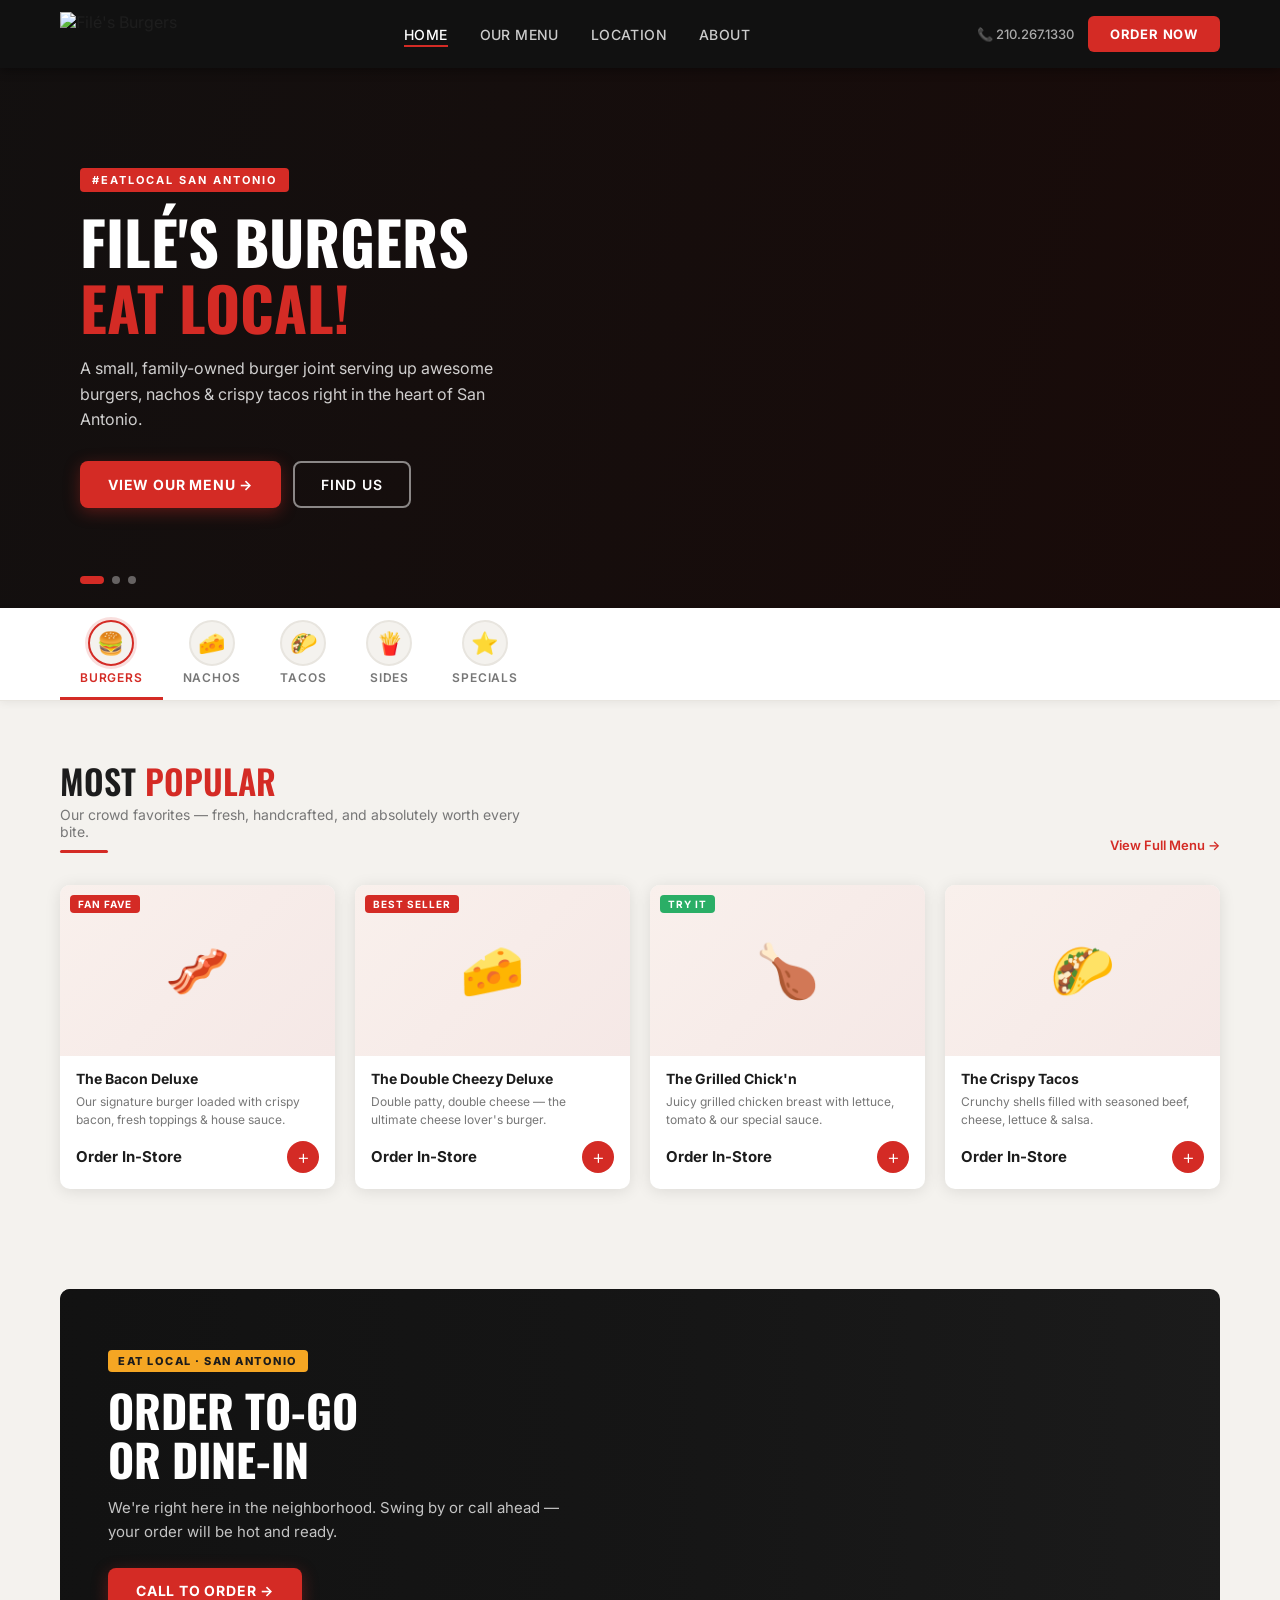
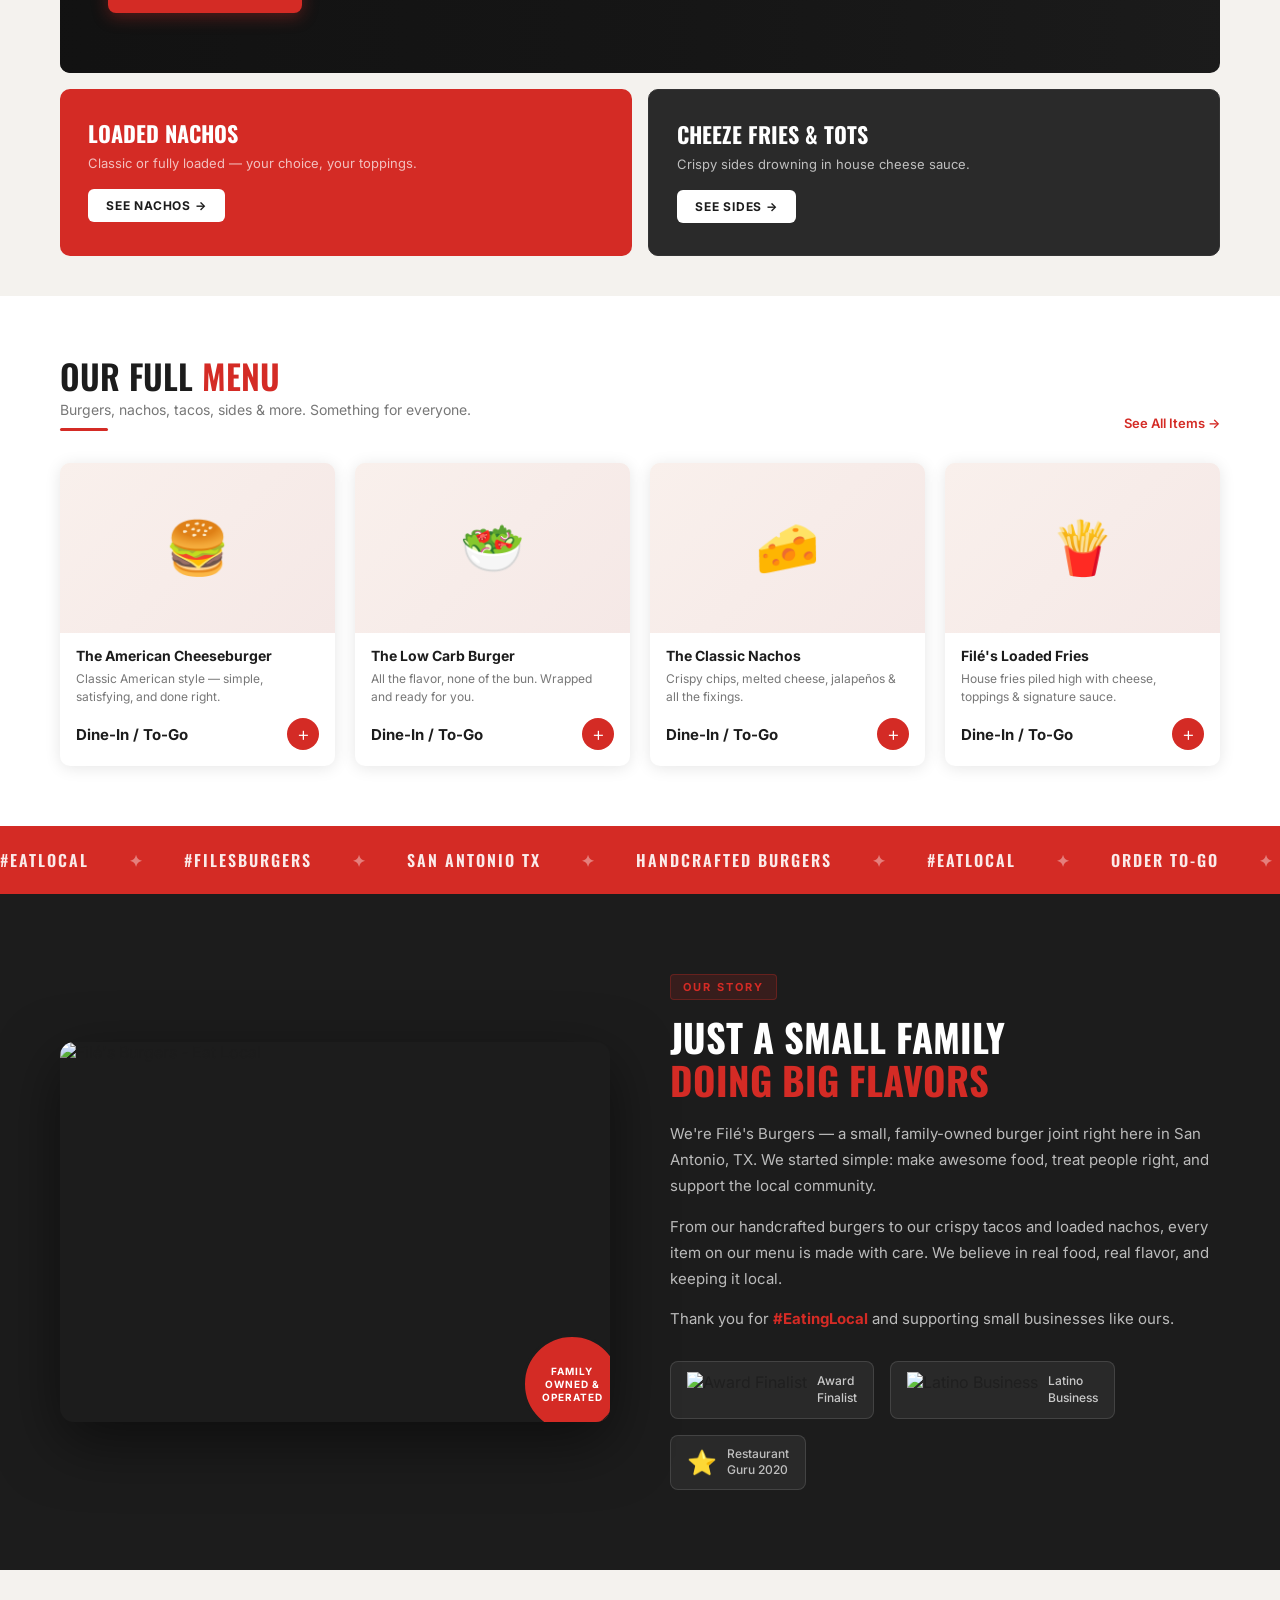
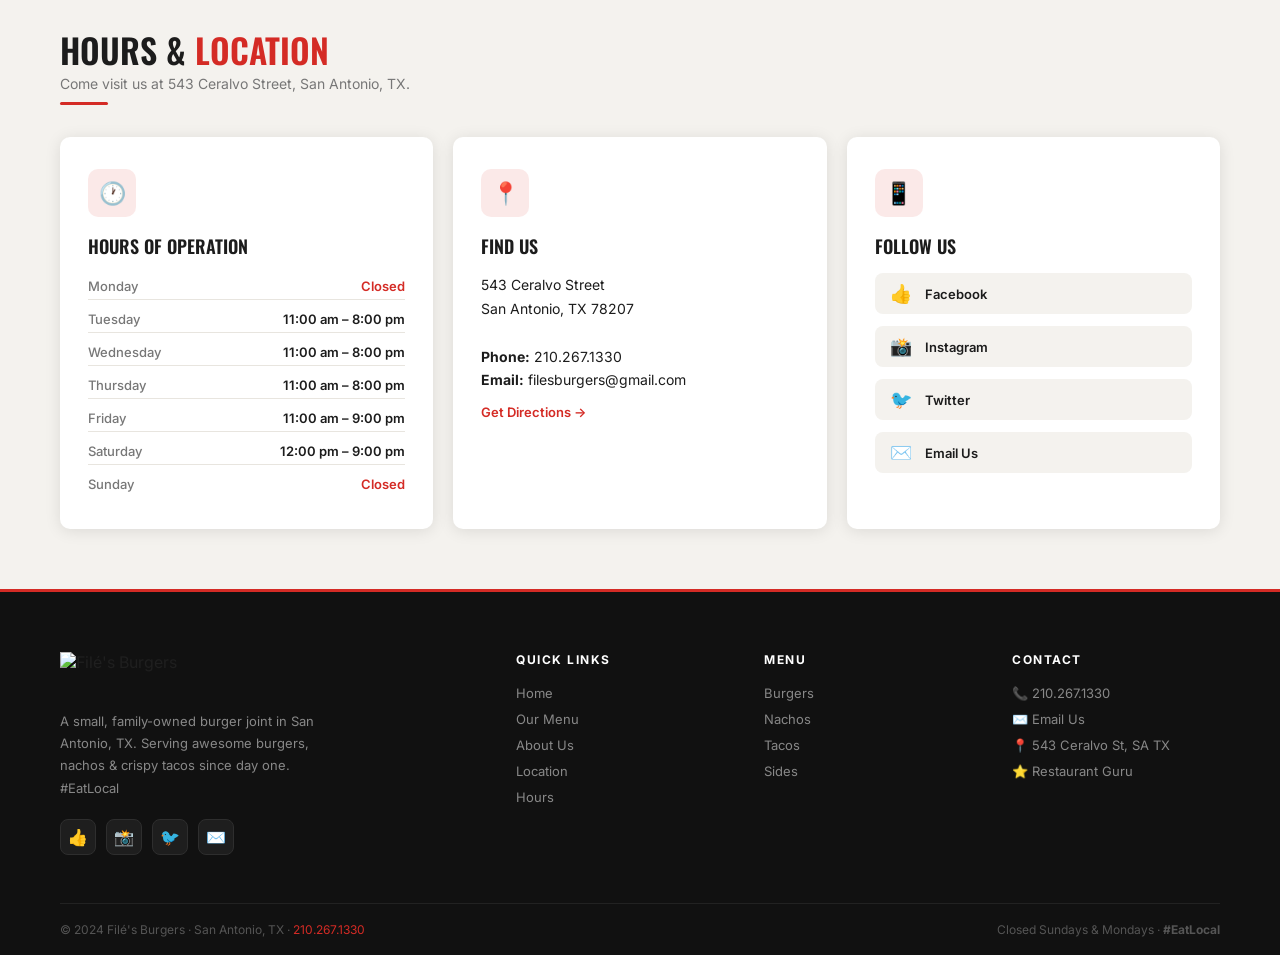
==== index.html @ 4effa473 "Initial build: Files Burgers redesign with KFC India layout pattern - index.html: Full homepage with" ====
<!DOCTYPE html>
<html lang="en">
<head>
  <meta charset="UTF-8">
  <meta name="viewport" content="width=device-width, initial-scale=1.0">
  <title>Filé's Burgers — Eat Local! San Antonio, TX</title>
  <meta name="description" content="Small family-owned burger joint in San Antonio, TX. Serving awesome burgers, nachos & crispy tacos. Order to-go or dine-in!">
  <link rel="stylesheet" href="css/style.css">
  <link rel="icon" type="image/png" href="https://0201.nccdn.net/4_2/000/000/051/72c/file---s-burgers.png">
</head>
<body>

  <!-- ===== NAVBAR ===== -->
  <nav class="navbar" id="navbar">
    <div class="container">
      <a href="index.html" class="nav-logo">
        <img src="https://0201.nccdn.net/4_2/000/000/051/72c/file---s-burgers.png" alt="Filé's Burgers">
      </a>
      <ul class="nav-links">
        <li><a href="index.html" class="active">Home</a></li>
        <li><a href="menu.html">Our Menu</a></li>
        <li><a href="#location">Location</a></li>
        <li><a href="#about">About</a></li>
      </ul>
      <div class="nav-actions">
        <a href="tel:2102671330" class="nav-phone">📞 210.267.1330</a>
        <a href="menu.html" class="btn-order">Order Now</a>
      </div>
      <button class="hamburger" id="hamburger" aria-label="Toggle menu">
        <span></span><span></span><span></span>
      </button>
    </div>
  </nav>

  <!-- Mobile Menu -->
  <div class="mobile-menu" id="mobileMenu">
    <a href="index.html">Home</a>
    <a href="menu.html">Our Menu</a>
    <a href="#location">Location</a>
    <a href="#about">About</a>
    <a href="tel:2102671330">📞 210.267.1330</a>
    <a href="menu.html" class="btn-order-mob">Order Now</a>
  </div>

  <!-- ===== HERO ===== -->
  <section class="hero">
    <div class="hero-slides">

      <!-- Slide 1 -->
      <div class="hero-slide active">
        <div class="hero-bg" style="background-image: url('https://0201.nccdn.net/4_2/000/000/03f/ac7/logos.png'); background-color: #1a0a08;"></div>
        <div class="hero-overlay"></div>
        <div class="hero-content">
          <span class="hero-tag">#EatLocal San Antonio</span>
          <h1 class="hero-title">Filé's Burgers<br><span>Eat Local!</span></h1>
          <p class="hero-sub">A small, family-owned burger joint serving up awesome burgers, nachos & crispy tacos right in the heart of San Antonio.</p>
          <div class="hero-actions">
            <a href="menu.html" class="btn-primary">View Our Menu →</a>
            <a href="#location" class="btn-secondary">Find Us</a>
          </div>
        </div>
      </div>

      <!-- Slide 2 -->
      <div class="hero-slide">
        <div class="hero-bg" style="background-image: url('https://0201.nccdn.net/4_2/000/000/081/52e/bones-on-skateboard.png'); background-color: #111;"></div>
        <div class="hero-overlay"></div>
        <div class="hero-content">
          <span class="hero-tag">Order To-Go or Dine-In</span>
          <h1 class="hero-title">Real Food.<br><span>Real Flavor.</span></h1>
          <p class="hero-sub">Handcrafted burgers made fresh to order. Come hungry, leave happy. That's the Filé's promise.</p>
          <div class="hero-actions">
            <a href="menu.html" class="btn-primary">Order To-Go →</a>
            <a href="#hours" class="btn-secondary">See Hours</a>
          </div>
        </div>
      </div>

      <!-- Slide 3 -->
      <div class="hero-slide">
        <div class="hero-bg" style="background-image: url('https://0201.nccdn.net/1_2/000/000/093/b62/835628-finalist-c51ce.w1024.jpg'); background-color: #1a1a1a;"></div>
        <div class="hero-overlay"></div>
        <div class="hero-content">
          <span class="hero-tag">Award Winning</span>
          <h1 class="hero-title">San Antonio's<br><span>Favorite Burger</span></h1>
          <p class="hero-sub">Recognized by Restaurant Guru & the local community. Thank you for supporting small, family-owned businesses.</p>
          <div class="hero-actions">
            <a href="menu.html" class="btn-primary">Explore Menu →</a>
            <a href="#about" class="btn-secondary">Our Story</a>
          </div>
        </div>
      </div>

    </div>
    <!-- Dots -->
    <div class="hero-dots">
      <span class="hero-dot active" data-slide="0"></span>
      <span class="hero-dot" data-slide="1"></span>
      <span class="hero-dot" data-slide="2"></span>
    </div>
  </section>

  <!-- ===== CATEGORY STRIP ===== -->
  <div class="category-strip">
    <div class="category-strip-inner">
      <a href="menu.html#burgers" class="cat-item active">
        <div class="cat-icon">🍔</div>
        Burgers
      </a>
      <a href="menu.html#nachos" class="cat-item">
        <div class="cat-icon">🧀</div>
        Nachos
      </a>
      <a href="menu.html#tacos" class="cat-item">
        <div class="cat-icon">🌮</div>
        Tacos
      </a>
      <a href="menu.html#sides" class="cat-item">
        <div class="cat-icon">🍟</div>
        Sides
      </a>
      <a href="menu.html#specials" class="cat-item">
        <div class="cat-icon">⭐</div>
        Specials
      </a>
    </div>
  </div>

  <!-- ===== POPULAR ITEMS ===== -->
  <section class="section">
    <div class="container">
      <div class="section-header fade-up">
        <div>
          <h2 class="section-title">Most <span>Popular</span></h2>
          <p class="section-subtitle">Our crowd favorites — fresh, handcrafted, and absolutely worth every bite.</p>
          <div class="divider"></div>
        </div>
        <a href="menu.html" class="view-all">View Full Menu →</a>
      </div>
      <div class="products-grid">
        <div class="product-card fade-up">
          <div class="product-img-wrap">
            <div class="product-img-placeholder">🥓</div>
            <span class="product-badge">Fan Fave</span>
          </div>
          <div class="product-body">
            <div class="product-name">The Bacon Deluxe</div>
            <div class="product-desc">Our signature burger loaded with crispy bacon, fresh toppings & house sauce.</div>
            <div class="product-footer">
              <span class="product-price">Order In-Store</span>
              <a href="menu.html" class="btn-add" title="See on menu">+</a>
            </div>
          </div>
        </div>
        <div class="product-card fade-up">
          <div class="product-img-wrap">
            <div class="product-img-placeholder">🧀</div>
            <span class="product-badge">Best Seller</span>
          </div>
          <div class="product-body">
            <div class="product-name">The Double Cheezy Deluxe</div>
            <div class="product-desc">Double patty, double cheese — the ultimate cheese lover's burger.</div>
            <div class="product-footer">
              <span class="product-price">Order In-Store</span>
              <a href="menu.html" class="btn-add" title="See on menu">+</a>
            </div>
          </div>
        </div>
        <div class="product-card fade-up">
          <div class="product-img-wrap">
            <div class="product-img-placeholder">🍗</div>
            <span class="product-badge badge-new">Try It</span>
          </div>
          <div class="product-body">
            <div class="product-name">The Grilled Chick'n</div>
            <div class="product-desc">Juicy grilled chicken breast with lettuce, tomato & our special sauce.</div>
            <div class="product-footer">
              <span class="product-price">Order In-Store</span>
              <a href="menu.html" class="btn-add" title="See on menu">+</a>
            </div>
          </div>
        </div>
        <div class="product-card fade-up">
          <div class="product-img-wrap">
            <div class="product-img-placeholder">🌮</div>
          </div>
          <div class="product-body">
            <div class="product-name">The Crispy Tacos</div>
            <div class="product-desc">Crunchy shells filled with seasoned beef, cheese, lettuce & salsa.</div>
            <div class="product-footer">
              <span class="product-price">Order In-Store</span>
              <a href="menu.html" class="btn-add" title="See on menu">+</a>
            </div>
          </div>
        </div>
      </div>
    </div>
  </section>

  <!-- ===== PROMO BANNERS ===== -->
  <section class="section-sm">
    <div class="container">
      <div class="promo-banner fade-up">
        <div class="promo-content">
          <span class="promo-tag">Eat Local · San Antonio</span>
          <h2 class="promo-title">Order To-Go<br>OR Dine-In</h2>
          <p class="promo-text">We're right here in the neighborhood. Swing by or call ahead — your order will be hot and ready.</p>
          <a href="tel:2102671330" class="btn-primary">Call to Order →</a>
        </div>
      </div>
      <div class="promo-pair fade-up">
        <div class="promo-mini promo-mini-red">
          <div class="promo-mini-title">Loaded Nachos</div>
          <div class="promo-mini-sub">Classic or fully loaded — your choice, your toppings.</div>
          <a href="menu.html#nachos" class="btn-white">See Nachos →</a>
        </div>
        <div class="promo-mini promo-mini-dark">
          <div class="promo-mini-title">Cheeze Fries &amp; Tots</div>
          <div class="promo-mini-sub">Crispy sides drowning in house cheese sauce.</div>
          <a href="menu.html#sides" class="btn-white">See Sides →</a>
        </div>
      </div>
    </div>
  </section>

  <!-- ===== FULL MENU PREVIEW ===== -->
  <section class="section" style="background: var(--white);">
    <div class="container">
      <div class="section-header fade-up">
        <div>
          <h2 class="section-title">Our Full <span>Menu</span></h2>
          <p class="section-subtitle">Burgers, nachos, tacos, sides & more. Something for everyone.</p>
          <div class="divider"></div>
        </div>
        <a href="menu.html" class="view-all">See All Items →</a>
      </div>
      <div class="products-grid">
        <div class="product-card fade-up">
          <div class="product-img-wrap">
            <div class="product-img-placeholder">🍔</div>
          </div>
          <div class="product-body">
            <div class="product-name">The American Cheeseburger</div>
            <div class="product-desc">Classic American style — simple, satisfying, and done right.</div>
            <div class="product-footer">
              <span class="product-price">Dine-In / To-Go</span>
              <a href="menu.html" class="btn-add">+</a>
            </div>
          </div>
        </div>
        <div class="product-card fade-up">
          <div class="product-img-wrap">
            <div class="product-img-placeholder">🥗</div>
          </div>
          <div class="product-body">
            <div class="product-name">The Low Carb Burger</div>
            <div class="product-desc">All the flavor, none of the bun. Wrapped and ready for you.</div>
            <div class="product-footer">
              <span class="product-price">Dine-In / To-Go</span>
              <a href="menu.html" class="btn-add">+</a>
            </div>
          </div>
        </div>
        <div class="product-card fade-up">
          <div class="product-img-wrap">
            <div class="product-img-placeholder">🧀</div>
          </div>
          <div class="product-body">
            <div class="product-name">The Classic Nachos</div>
            <div class="product-desc">Crispy chips, melted cheese, jalapeños & all the fixings.</div>
            <div class="product-footer">
              <span class="product-price">Dine-In / To-Go</span>
              <a href="menu.html" class="btn-add">+</a>
            </div>
          </div>
        </div>
        <div class="product-card fade-up">
          <div class="product-img-wrap">
            <div class="product-img-placeholder">🍟</div>
          </div>
          <div class="product-body">
            <div class="product-name">Filé's Loaded Fries</div>
            <div class="product-desc">House fries piled high with cheese, toppings & signature sauce.</div>
            <div class="product-footer">
              <span class="product-price">Dine-In / To-Go</span>
              <a href="menu.html" class="btn-add">+</a>
            </div>
          </div>
        </div>
      </div>
    </div>
  </section>

  <!-- ===== HASHTAG BANNER ===== -->
  <div class="hashtag-banner">
    <div class="hashtag-track">
      <span>#EATLOCAL</span><span class="sep">✦</span>
      <span>#FILESBURGERS</span><span class="sep">✦</span>
      <span>SAN ANTONIO TX</span><span class="sep">✦</span>
      <span>HANDCRAFTED BURGERS</span><span class="sep">✦</span>
      <span>#EATLOCAL</span><span class="sep">✦</span>
      <span>ORDER TO-GO</span><span class="sep">✦</span>
      <span>DINE-IN WELCOME</span><span class="sep">✦</span>
      <span>FAMILY OWNED</span><span class="sep">✦</span>
      <span>#EATLOCAL</span><span class="sep">✦</span>
      <span>#FILESBURGERS</span><span class="sep">✦</span>
      <span>SAN ANTONIO TX</span><span class="sep">✦</span>
      <span>HANDCRAFTED BURGERS</span><span class="sep">✦</span>
      <span>#EATLOCAL</span><span class="sep">✦</span>
      <span>ORDER TO-GO</span><span class="sep">✦</span>
      <span>DINE-IN WELCOME</span><span class="sep">✦</span>
      <span>FAMILY OWNED</span><span class="sep">✦</span>
    </div>
  </div>

  <!-- ===== ABOUT / EAT LOCAL ===== -->
  <section class="about-section" id="about">
    <div class="container">
      <div class="about-grid">
        <div class="about-img-wrap fade-up">
          <img src="https://0201.nccdn.net/4_2/000/000/03f/ac7/logos.png" alt="Filé's Burgers - Eat Local">
          <div class="about-img-badge">Family<br>Owned &<br>Operated</div>
        </div>
        <div class="about-content fade-up">
          <span class="about-tag">Our Story</span>
          <h2 class="about-title">Just a Small Family<br><span>Doing Big Flavors</span></h2>
          <p class="about-text">We're Filé's Burgers — a small, family-owned burger joint right here in San Antonio, TX. We started simple: make awesome food, treat people right, and support the local community.</p>
          <p class="about-text">From our handcrafted burgers to our crispy tacos and loaded nachos, every item on our menu is made with care. We believe in real food, real flavor, and keeping it local.</p>
          <p class="about-text">Thank you for <strong style="color: var(--red);">#EatingLocal</strong> and supporting small businesses like ours.</p>
          <div class="about-awards">
            <div class="award-item">
              <img src="https://0201.nccdn.net/1_2/000/000/093/b62/835628-finalist-c51ce.w1024.jpg" alt="Award Finalist">
              <div class="award-text">Award<br>Finalist</div>
            </div>
            <div class="award-item">
              <img src="https://0201.nccdn.net/1_2/000/000/159/d22/867647-latino-45c48.png" alt="Latino Business">
              <div class="award-text">Latino<br>Business</div>
            </div>
            <div class="award-item">
              <span style="font-size:24px;">⭐</span>
              <div class="award-text" style="color:rgba(255,255,255,.7);">Restaurant<br>Guru 2020</div>
            </div>
          </div>
        </div>
      </div>
    </div>
  </section>

  <!-- ===== HOURS & LOCATION ===== -->
  <section class="section" id="location" style="background: var(--grey);">
    <div class="container">
      <div class="section-header fade-up">
        <div>
          <h2 class="section-title">Hours &amp; <span>Location</span></h2>
          <p class="section-subtitle">Come visit us at 543 Ceralvo Street, San Antonio, TX.</p>
          <div class="divider"></div>
        </div>
      </div>
      <div class="info-grid" id="hours">
        <div class="info-card fade-up">
          <div class="info-icon">🕐</div>
          <div class="info-card-title">Hours of Operation</div>
          <ul class="hours-list">
            <li class="hours-row"><span class="hours-day">Monday</span><span class="hours-closed">Closed</span></li>
            <li class="hours-row"><span class="hours-day">Tuesday</span><span class="hours-time">11:00 am – 8:00 pm</span></li>
            <li class="hours-row"><span class="hours-day">Wednesday</span><span class="hours-time">11:00 am – 8:00 pm</span></li>
            <li class="hours-row"><span class="hours-day">Thursday</span><span class="hours-time">11:00 am – 8:00 pm</span></li>
            <li class="hours-row"><span class="hours-day">Friday</span><span class="hours-time">11:00 am – 9:00 pm</span></li>
            <li class="hours-row"><span class="hours-day">Saturday</span><span class="hours-time">12:00 pm – 9:00 pm</span></li>
            <li class="hours-row"><span class="hours-day">Sunday</span><span class="hours-closed">Closed</span></li>
          </ul>
        </div>
        <div class="info-card fade-up">
          <div class="info-icon">📍</div>
          <div class="info-card-title">Find Us</div>
          <p class="address-text">
            543 Ceralvo Street<br>
            San Antonio, TX 78207<br><br>
            <strong>Phone:</strong> 210.267.1330<br>
            <strong>Email:</strong> filesburgers@gmail.com
          </p>
          <a href="http://maps.google.com/?q=543+Ceralvo+Street,+78207,+San+Antonio,+TX,+US" target="_blank" rel="noopener" class="address-link">
            Get Directions →
          </a>
        </div>
        <div class="info-card fade-up">
          <div class="info-icon">📱</div>
          <div class="info-card-title">Follow Us</div>
          <div class="social-links">
            <a href="https://www.facebook.com/filesburgers" target="_blank" rel="noopener" class="social-link">
              <span class="social-icon">👍</span> Facebook
            </a>
            <a href="https://instagram.com/filesburgers" target="_blank" rel="noopener" class="social-link">
              <span class="social-icon">📸</span> Instagram
            </a>
            <a href="https://twitter.com/filesburgers" target="_blank" rel="noopener" class="social-link">
              <span class="social-icon">🐦</span> Twitter
            </a>
            <a href="mailto:filesburgers@gmail.com" class="social-link">
              <span class="social-icon">✉️</span> Email Us
            </a>
          </div>
        </div>
      </div>
    </div>
  </section>

  <!-- ===== FOOTER ===== -->
  <footer>
    <div class="container">
      <div class="footer-grid">
        <div class="footer-brand">
          <img src="https://0201.nccdn.net/4_2/000/000/051/72c/file---s-burgers.png" alt="Filé's Burgers">
          <p>A small, family-owned burger joint in San Antonio, TX. Serving awesome burgers, nachos & crispy tacos since day one. #EatLocal</p>
          <div class="footer-social">
            <a href="https://www.facebook.com/filesburgers" target="_blank" rel="noopener" title="Facebook">👍</a>
            <a href="https://instagram.com/filesburgers" target="_blank" rel="noopener" title="Instagram">📸</a>
            <a href="https://twitter.com/filesburgers" target="_blank" rel="noopener" title="Twitter">🐦</a>
            <a href="mailto:filesburgers@gmail.com" title="Email">✉️</a>
          </div>
        </div>
        <div class="footer-col">
          <div class="footer-col-title">Quick Links</div>
          <ul>
            <li><a href="index.html">Home</a></li>
            <li><a href="menu.html">Our Menu</a></li>
            <li><a href="#about">About Us</a></li>
            <li><a href="#location">Location</a></li>
            <li><a href="#hours">Hours</a></li>
          </ul>
        </div>
        <div class="footer-col">
          <div class="footer-col-title">Menu</div>
          <ul>
            <li><a href="menu.html#burgers">Burgers</a></li>
            <li><a href="menu.html#nachos">Nachos</a></li>
            <li><a href="menu.html#tacos">Tacos</a></li>
            <li><a href="menu.html#sides">Sides</a></li>
          </ul>
        </div>
        <div class="footer-col">
          <div class="footer-col-title">Contact</div>
          <ul>
            <li><a href="tel:2102671330">📞 210.267.1330</a></li>
            <li><a href="mailto:filesburgers@gmail.com">✉️ Email Us</a></li>
            <li><a href="http://maps.google.com/?q=543+Ceralvo+Street,+78207,+San+Antonio,+TX,+US" target="_blank" rel="noopener">📍 543 Ceralvo St, SA TX</a></li>
            <li><a href="https://restaurantguru.com/Files-Burgers-San-Antonio" target="_blank" rel="noopener">⭐ Restaurant Guru</a></li>
          </ul>
        </div>
      </div>
      <div class="footer-bottom">
        <p>© 2024 Filé's Burgers · San Antonio, TX · <a href="tel:2102671330">210.267.1330</a></p>
        <p>Closed Sundays & Mondays · <strong>#EatLocal</strong></p>
      </div>
    </div>
  </footer>

  <script src="js/main.js"></script>
</body>
</html>
---- css/style.css ----
/* =========================================================
   FILE'S BURGERS — Shared Styles
   Layout: KFC India pattern | Content: Files Burgers
   ========================================================= */

@import url('https://fonts.googleapis.com/css2?family=Inter:wght@400;500;600;700;800;900&family=Oswald:wght@500;600;700&display=swap');

/* ── Custom Properties ── */
:root {
  --red:       #D42B25;
  --red-dark:  #A81F1A;
  --red-light: #FF4A44;
  --black:     #111111;
  --dark:      #1C1C1C;
  --dark-2:    #2A2A2A;
  --grey:      #F4F2EE;
  --grey-2:    #E8E5DF;
  --muted:     #777777;
  --white:     #FFFFFF;
  --gold:      #F5A623;
  --nav-h:     68px;
  --radius:    10px;
  --shadow:    0 2px 16px rgba(0,0,0,.10);
  --shadow-md: 0 6px 28px rgba(0,0,0,.14);
  --transition: .22s ease;
}

/* ── Reset ── */
*, *::before, *::after { box-sizing: border-box; margin: 0; padding: 0; }
html { scroll-behavior: smooth; }
body { font-family: 'Inter', sans-serif; background: var(--grey); color: var(--dark); -webkit-font-smoothing: antialiased; }
a { text-decoration: none; color: inherit; }
img { display: block; max-width: 100%; }
ul { list-style: none; }
button { cursor: pointer; border: none; outline: none; font-family: inherit; }

/* ── Utility ── */
.container { max-width: 1200px; margin: 0 auto; padding: 0 20px; }
.sr-only { position: absolute; width: 1px; height: 1px; overflow: hidden; clip: rect(0,0,0,0); }

/* =========================================================
   NAVBAR
   ========================================================= */
.navbar {
  position: fixed;
  top: 0; left: 0; right: 0;
  z-index: 1000;
  height: var(--nav-h);
  background: var(--black);
  box-shadow: 0 2px 10px rgba(0,0,0,.4);
  display: flex;
  align-items: center;
}
.navbar .container {
  display: flex;
  align-items: center;
  justify-content: space-between;
  width: 100%;
}
.nav-logo img {
  height: 44px;
  width: auto;
  object-fit: contain;
  filter: brightness(1.05);
}
.nav-links {
  display: flex;
  align-items: center;
  gap: 32px;
}
.nav-links a {
  color: #CCCCCC;
  font-size: 14px;
  font-weight: 500;
  letter-spacing: .4px;
  text-transform: uppercase;
  transition: color var(--transition);
  position: relative;
}
.nav-links a::after {
  content: '';
  position: absolute;
  bottom: -4px; left: 0;
  width: 0; height: 2px;
  background: var(--red);
  transition: width var(--transition);
}
.nav-links a:hover { color: var(--white); }
.nav-links a:hover::after { width: 100%; }
.nav-links a.active { color: var(--white); }
.nav-links a.active::after { width: 100%; }

.nav-actions {
  display: flex;
  align-items: center;
  gap: 14px;
}
.btn-order {
  background: var(--red);
  color: var(--white);
  font-size: 13px;
  font-weight: 700;
  text-transform: uppercase;
  letter-spacing: .8px;
  padding: 10px 22px;
  border-radius: 6px;
  transition: background var(--transition), transform var(--transition);
}
.btn-order:hover { background: var(--red-dark); transform: translateY(-1px); }

.nav-phone {
  color: #AAA;
  font-size: 13px;
  font-weight: 500;
  transition: color var(--transition);
}
.nav-phone:hover { color: var(--white); }

.hamburger {
  display: none;
  flex-direction: column;
  gap: 5px;
  background: transparent;
  padding: 4px;
}
.hamburger span {
  display: block;
  width: 24px; height: 2px;
  background: var(--white);
  border-radius: 2px;
  transition: transform .3s, opacity .3s;
}
.hamburger.open span:nth-child(1) { transform: translateY(7px) rotate(45deg); }
.hamburger.open span:nth-child(2) { opacity: 0; }
.hamburger.open span:nth-child(3) { transform: translateY(-7px) rotate(-45deg); }

/* Mobile Menu */
.mobile-menu {
  display: none;
  position: fixed;
  top: var(--nav-h); left: 0; right: 0;
  background: var(--dark);
  z-index: 999;
  padding: 20px 24px 28px;
  transform: translateY(-10px);
  opacity: 0;
  pointer-events: none;
  transition: transform .28s ease, opacity .28s ease;
}
.mobile-menu.open {
  display: block;
  transform: translateY(0);
  opacity: 1;
  pointer-events: all;
}
.mobile-menu a {
  display: block;
  color: #DDD;
  font-size: 16px;
  font-weight: 500;
  padding: 14px 0;
  border-bottom: 1px solid #333;
  transition: color var(--transition);
}
.mobile-menu a:hover { color: var(--red); }
.mobile-menu .btn-order-mob {
  display: block;
  margin-top: 20px;
  background: var(--red);
  color: var(--white);
  text-align: center;
  padding: 14px;
  border-radius: 8px;
  font-weight: 700;
  font-size: 15px;
  letter-spacing: .6px;
  text-transform: uppercase;
}

/* =========================================================
   HERO
   ========================================================= */
.hero {
  margin-top: var(--nav-h);
  position: relative;
  height: 540px;
  background: var(--dark);
  overflow: hidden;
}
.hero-slides { position: relative; width: 100%; height: 100%; }
.hero-slide {
  position: absolute;
  inset: 0;
  opacity: 0;
  transition: opacity .8s ease;
}
.hero-slide.active { opacity: 1; }
.hero-bg {
  position: absolute;
  inset: 0;
  background-size: cover;
  background-position: center;
  transform: scale(1.04);
  transition: transform 6s ease;
}
.hero-slide.active .hero-bg { transform: scale(1); }
.hero-overlay {
  position: absolute;
  inset: 0;
  background: linear-gradient(105deg, rgba(17,17,17,.82) 0%, rgba(17,17,17,.38) 60%, rgba(17,17,17,.08) 100%);
}
.hero-content {
  position: absolute;
  inset: 0;
  display: flex;
  flex-direction: column;
  justify-content: center;
  padding: 0 0 0 80px;
  max-width: 600px;
}
.hero-tag {
  display: inline-block;
  background: var(--red);
  color: var(--white);
  font-size: 11px;
  font-weight: 700;
  letter-spacing: 2px;
  text-transform: uppercase;
  padding: 5px 12px;
  border-radius: 4px;
  margin-bottom: 16px;
  width: fit-content;
}
.hero-title {
  font-family: 'Oswald', sans-serif;
  font-size: clamp(36px, 5vw, 60px);
  font-weight: 700;
  color: var(--white);
  line-height: 1.1;
  text-transform: uppercase;
  margin-bottom: 16px;
}
.hero-title span { color: var(--red); }
.hero-sub {
  color: rgba(255,255,255,.80);
  font-size: 16px;
  line-height: 1.6;
  margin-bottom: 28px;
  max-width: 440px;
}
.hero-actions { display: flex; gap: 12px; flex-wrap: wrap; }
.btn-primary {
  background: var(--red);
  color: var(--white);
  font-size: 14px;
  font-weight: 700;
  text-transform: uppercase;
  letter-spacing: .8px;
  padding: 14px 28px;
  border-radius: 8px;
  display: inline-flex;
  align-items: center;
  gap: 8px;
  transition: background var(--transition), transform var(--transition), box-shadow var(--transition);
  box-shadow: 0 4px 16px rgba(212,43,37,.35);
}
.btn-primary:hover { background: var(--red-dark); transform: translateY(-2px); box-shadow: 0 8px 24px rgba(212,43,37,.45); }
.btn-secondary {
  background: transparent;
  color: var(--white);
  font-size: 14px;
  font-weight: 600;
  text-transform: uppercase;
  letter-spacing: .8px;
  padding: 13px 26px;
  border: 2px solid rgba(255,255,255,.5);
  border-radius: 8px;
  transition: border-color var(--transition), color var(--transition);
}
.btn-secondary:hover { border-color: var(--white); color: var(--white); }

/* Slider dots */
.hero-dots {
  position: absolute;
  bottom: 24px; left: 80px;
  display: flex;
  gap: 8px;
  z-index: 2;
}
.hero-dot {
  width: 8px; height: 8px;
  border-radius: 50%;
  background: rgba(255,255,255,.35);
  transition: background var(--transition), width var(--transition);
  cursor: pointer;
}
.hero-dot.active { background: var(--red); width: 24px; border-radius: 4px; }

/* =========================================================
   CATEGORY STRIP
   ========================================================= */
.category-strip {
  background: var(--white);
  border-bottom: 1px solid var(--grey-2);
  position: sticky;
  top: var(--nav-h);
  z-index: 100;
  box-shadow: 0 2px 8px rgba(0,0,0,.06);
}
.category-strip-inner {
  display: flex;
  overflow-x: auto;
  scrollbar-width: none;
  gap: 0;
  padding: 0 20px;
  max-width: 1200px;
  margin: 0 auto;
}
.category-strip-inner::-webkit-scrollbar { display: none; }
.cat-item {
  display: flex;
  flex-direction: column;
  align-items: center;
  gap: 4px;
  padding: 12px 20px;
  min-width: fit-content;
  cursor: pointer;
  border-bottom: 3px solid transparent;
  transition: border-color var(--transition), color var(--transition);
  text-decoration: none;
  color: var(--muted);
  font-size: 12px;
  font-weight: 600;
  text-transform: uppercase;
  letter-spacing: .8px;
  white-space: nowrap;
}
.cat-item:hover { color: var(--red); border-bottom-color: var(--red); }
.cat-item.active { color: var(--red); border-bottom-color: var(--red); }
.cat-icon {
  width: 46px; height: 46px;
  border-radius: 50%;
  overflow: hidden;
  background: var(--grey);
  display: flex;
  align-items: center;
  justify-content: center;
  font-size: 22px;
  border: 2px solid var(--grey-2);
  transition: border-color var(--transition), box-shadow var(--transition);
}
.cat-item:hover .cat-icon,
.cat-item.active .cat-icon {
  border-color: var(--red);
  box-shadow: 0 0 0 3px rgba(212,43,37,.15);
}

/* =========================================================
   SECTIONS COMMON
   ========================================================= */
.section { padding: 60px 0; }
.section-sm { padding: 40px 0; }
.section-header {
  display: flex;
  align-items: flex-end;
  justify-content: space-between;
  margin-bottom: 32px;
  flex-wrap: wrap;
  gap: 12px;
}
.section-title {
  font-family: 'Oswald', sans-serif;
  font-size: clamp(24px, 3vw, 34px);
  font-weight: 600;
  color: var(--dark);
  text-transform: uppercase;
  line-height: 1.15;
}
.section-title span { color: var(--red); }
.section-subtitle {
  color: var(--muted);
  font-size: 14px;
  margin-top: 6px;
  max-width: 480px;
}
.view-all {
  color: var(--red);
  font-size: 13px;
  font-weight: 600;
  display: flex;
  align-items: center;
  gap: 4px;
  white-space: nowrap;
  transition: gap var(--transition);
}
.view-all:hover { gap: 8px; }
.divider {
  width: 48px; height: 3px;
  background: var(--red);
  border-radius: 2px;
  margin-top: 10px;
}

/* =========================================================
   PRODUCT CARDS GRID
   ========================================================= */
.products-grid {
  display: grid;
  grid-template-columns: repeat(4, 1fr);
  gap: 20px;
}
.product-card {
  background: var(--white);
  border-radius: var(--radius);
  overflow: hidden;
  box-shadow: var(--shadow);
  transition: transform var(--transition), box-shadow var(--transition);
  cursor: pointer;
  display: flex;
  flex-direction: column;
}
.product-card:hover { transform: translateY(-4px); box-shadow: var(--shadow-md); }
.product-img-wrap {
  position: relative;
  padding-top: 62%;
  background: var(--grey);
  overflow: hidden;
}
.product-img-wrap img {
  position: absolute;
  inset: 0;
  width: 100%;
  height: 100%;
  object-fit: cover;
  transition: transform .4s ease;
}
.product-card:hover .product-img-wrap img { transform: scale(1.06); }
.product-badge {
  position: absolute;
  top: 10px; left: 10px;
  background: var(--red);
  color: var(--white);
  font-size: 10px;
  font-weight: 700;
  letter-spacing: 1px;
  text-transform: uppercase;
  padding: 3px 8px;
  border-radius: 4px;
}
.product-badge.badge-new { background: #2AAE66; }
.product-img-placeholder {
  position: absolute;
  inset: 0;
  display: flex;
  align-items: center;
  justify-content: center;
  font-size: 52px;
  background: linear-gradient(135deg, #f9f0ec, #f5e8e6);
}
.product-body { padding: 14px 16px 16px; flex: 1; display: flex; flex-direction: column; }
.product-name {
  font-size: 14px;
  font-weight: 700;
  color: var(--dark);
  margin-bottom: 5px;
  line-height: 1.3;
}
.product-desc {
  font-size: 12px;
  color: var(--muted);
  line-height: 1.5;
  flex: 1;
  margin-bottom: 12px;
}
.product-footer {
  display: flex;
  align-items: center;
  justify-content: space-between;
}
.btn-add {
  background: var(--red);
  color: var(--white);
  width: 32px; height: 32px;
  border-radius: 50%;
  display: flex;
  align-items: center;
  justify-content: center;
  font-size: 20px;
  font-weight: 300;
  line-height: 1;
  transition: background var(--transition), transform var(--transition);
  flex-shrink: 0;
}
.btn-add:hover { background: var(--red-dark); transform: scale(1.12); }
.product-price { font-size: 15px; font-weight: 700; color: var(--dark); }

/* =========================================================
   PROMO BANNER
   ========================================================= */
.promo-banner {
  background: var(--dark);
  background-image: url('https://0201.nccdn.net/4_2/000/000/081/52e/bones-on-skateboard.png');
  background-size: cover;
  background-position: center right;
  position: relative;
  overflow: hidden;
  border-radius: var(--radius);
  padding: 60px 48px;
  margin: 0 0 16px;
}
.promo-banner::before {
  content: '';
  position: absolute;
  inset: 0;
  background: linear-gradient(90deg, rgba(17,17,17,.92) 0%, rgba(17,17,17,.6) 50%, rgba(17,17,17,.1) 100%);
}
.promo-content { position: relative; z-index: 1; max-width: 480px; }
.promo-tag {
  display: inline-block;
  background: var(--gold);
  color: var(--dark);
  font-size: 11px;
  font-weight: 800;
  letter-spacing: 1.5px;
  text-transform: uppercase;
  padding: 4px 10px;
  border-radius: 4px;
  margin-bottom: 14px;
}
.promo-title {
  font-family: 'Oswald', sans-serif;
  font-size: clamp(28px, 3.5vw, 46px);
  font-weight: 700;
  color: var(--white);
  line-height: 1.1;
  text-transform: uppercase;
  margin-bottom: 12px;
}
.promo-text {
  color: rgba(255,255,255,.75);
  font-size: 15px;
  line-height: 1.6;
  margin-bottom: 24px;
}
.promo-pair {
  display: grid;
  grid-template-columns: 1fr 1fr;
  gap: 16px;
}
.promo-mini {
  border-radius: var(--radius);
  padding: 32px 28px;
  position: relative;
  overflow: hidden;
}
.promo-mini-red { background: var(--red); }
.promo-mini-dark { background: var(--dark-2); border: 1px solid #333; }
.promo-mini-title {
  font-family: 'Oswald', sans-serif;
  font-size: 22px;
  font-weight: 700;
  color: var(--white);
  text-transform: uppercase;
  line-height: 1.15;
  margin-bottom: 8px;
}
.promo-mini-sub {
  color: rgba(255,255,255,.7);
  font-size: 13px;
  margin-bottom: 18px;
}
.btn-white {
  display: inline-flex;
  align-items: center;
  gap: 6px;
  background: var(--white);
  color: var(--dark);
  font-size: 12px;
  font-weight: 700;
  text-transform: uppercase;
  letter-spacing: .8px;
  padding: 9px 18px;
  border-radius: 6px;
  transition: background var(--transition), color var(--transition);
}
.btn-white:hover { background: var(--grey-2); }

/* =========================================================
   INFO SECTION — Hours & Location
   ========================================================= */
.info-grid {
  display: grid;
  grid-template-columns: 1fr 1fr 1fr;
  gap: 20px;
}
.info-card {
  background: var(--white);
  border-radius: var(--radius);
  padding: 32px 28px;
  box-shadow: var(--shadow);
}
.info-icon {
  width: 48px; height: 48px;
  background: rgba(212,43,37,.1);
  border-radius: 10px;
  display: flex;
  align-items: center;
  justify-content: center;
  font-size: 22px;
  margin-bottom: 16px;
}
.info-card-title {
  font-family: 'Oswald', sans-serif;
  font-size: 18px;
  font-weight: 600;
  text-transform: uppercase;
  color: var(--dark);
  margin-bottom: 14px;
}
.hours-list { display: flex; flex-direction: column; gap: 6px; }
.hours-row {
  display: flex;
  justify-content: space-between;
  font-size: 13px;
  padding: 5px 0;
  border-bottom: 1px solid var(--grey-2);
}
.hours-row:last-child { border-bottom: none; }
.hours-day { color: var(--muted); font-weight: 500; }
.hours-time { color: var(--dark); font-weight: 600; }
.hours-closed { color: var(--red); font-weight: 600; }
.address-text { font-size: 14px; color: var(--dark); line-height: 1.7; }
.address-link {
  display: inline-flex;
  align-items: center;
  gap: 6px;
  color: var(--red);
  font-size: 13px;
  font-weight: 600;
  margin-top: 12px;
  transition: gap var(--transition);
}
.address-link:hover { gap: 10px; }
.social-links { display: flex; flex-direction: column; gap: 12px; }
.social-link {
  display: flex;
  align-items: center;
  gap: 12px;
  padding: 10px 14px;
  background: var(--grey);
  border-radius: 8px;
  font-size: 13px;
  font-weight: 600;
  color: var(--dark);
  transition: background var(--transition), color var(--transition);
}
.social-link:hover { background: var(--red); color: var(--white); }
.social-icon { font-size: 18px; width: 24px; text-align: center; }

/* =========================================================
   ABOUT / EAT LOCAL SECTION
   ========================================================= */
.about-section {
  background: var(--dark);
  padding: 80px 0;
}
.about-grid {
  display: grid;
  grid-template-columns: 1fr 1fr;
  gap: 60px;
  align-items: center;
}
.about-img-wrap {
  position: relative;
  border-radius: 14px;
  overflow: hidden;
  box-shadow: 0 20px 60px rgba(0,0,0,.5);
}
.about-img-wrap img { width: 100%; height: 380px; object-fit: cover; }
.about-img-badge {
  position: absolute;
  bottom: -12px; right: -12px;
  width: 100px; height: 100px;
  background: var(--red);
  border-radius: 50%;
  display: flex;
  align-items: center;
  justify-content: center;
  text-align: center;
  font-size: 10px;
  font-weight: 700;
  text-transform: uppercase;
  color: var(--white);
  letter-spacing: 1px;
  line-height: 1.3;
  padding: 10px;
  border: 3px solid var(--dark);
}
.about-content {}
.about-tag {
  display: inline-block;
  background: rgba(212,43,37,.15);
  color: var(--red);
  font-size: 11px;
  font-weight: 700;
  letter-spacing: 2px;
  text-transform: uppercase;
  padding: 5px 12px;
  border-radius: 4px;
  margin-bottom: 16px;
  border: 1px solid rgba(212,43,37,.3);
}
.about-title {
  font-family: 'Oswald', sans-serif;
  font-size: clamp(28px, 3vw, 42px);
  font-weight: 700;
  color: var(--white);
  text-transform: uppercase;
  line-height: 1.1;
  margin-bottom: 20px;
}
.about-title span { color: var(--red); }
.about-text { color: rgba(255,255,255,.7); font-size: 15px; line-height: 1.75; margin-bottom: 14px; }
.about-awards { display: flex; gap: 16px; flex-wrap: wrap; margin-top: 28px; }
.award-item {
  background: rgba(255,255,255,.06);
  border: 1px solid rgba(255,255,255,.12);
  border-radius: 8px;
  padding: 10px 16px;
  display: flex;
  align-items: center;
  gap: 10px;
}
.award-item img { height: 36px; width: auto; object-fit: contain; filter: brightness(1.1); }
.award-text { color: rgba(255,255,255,.75); font-size: 12px; font-weight: 500; line-height: 1.4; }

/* =========================================================
   HASHTAG BANNER
   ========================================================= */
.hashtag-banner {
  background: var(--red);
  padding: 22px 0;
  overflow: hidden;
}
.hashtag-track {
  display: flex;
  gap: 40px;
  animation: scrollLeft 20s linear infinite;
  white-space: nowrap;
}
.hashtag-track span {
  color: rgba(255,255,255,.9);
  font-family: 'Oswald', sans-serif;
  font-size: 16px;
  font-weight: 600;
  text-transform: uppercase;
  letter-spacing: 2px;
  flex-shrink: 0;
}
.hashtag-track span.sep { color: rgba(255,255,255,.4); }
@keyframes scrollLeft {
  from { transform: translateX(0); }
  to   { transform: translateX(-50%); }
}

/* =========================================================
   FOOTER
   ========================================================= */
footer {
  background: var(--black);
  padding: 60px 0 0;
  border-top: 3px solid var(--red);
}
.footer-grid {
  display: grid;
  grid-template-columns: 2fr 1fr 1fr 1fr;
  gap: 40px;
  padding-bottom: 48px;
  border-bottom: 1px solid #222;
}
.footer-brand img { height: 42px; width: auto; margin-bottom: 16px; filter: brightness(1.1); }
.footer-brand p { color: #888; font-size: 13px; line-height: 1.7; max-width: 280px; margin-bottom: 20px; }
.footer-social { display: flex; gap: 10px; }
.footer-social a {
  width: 36px; height: 36px;
  background: #1E1E1E;
  border: 1px solid #2E2E2E;
  border-radius: 8px;
  display: flex;
  align-items: center;
  justify-content: center;
  font-size: 16px;
  color: #888;
  transition: background var(--transition), color var(--transition), border-color var(--transition);
}
.footer-social a:hover { background: var(--red); border-color: var(--red); color: var(--white); }
.footer-col-title {
  color: var(--white);
  font-size: 12px;
  font-weight: 700;
  text-transform: uppercase;
  letter-spacing: 1.5px;
  margin-bottom: 18px;
}
.footer-col ul { display: flex; flex-direction: column; gap: 10px; }
.footer-col ul a {
  color: #888;
  font-size: 13px;
  transition: color var(--transition);
  display: flex;
  align-items: center;
  gap: 6px;
}
.footer-col ul a:hover { color: var(--red); }
.footer-bottom {
  display: flex;
  align-items: center;
  justify-content: space-between;
  padding: 18px 0;
  flex-wrap: wrap;
  gap: 10px;
}
.footer-bottom p { color: #555; font-size: 12px; }
.footer-bottom a { color: var(--red); }

/* =========================================================
   MENU PAGE — Sticky Category Nav
   ========================================================= */
.menu-hero {
  margin-top: var(--nav-h);
  background: var(--dark);
  padding: 48px 0;
  position: relative;
  overflow: hidden;
}
.menu-hero::before {
  content: '';
  position: absolute;
  inset: 0;
  background: url('https://0201.nccdn.net/4_2/000/000/081/52e/bones-on-skateboard.png') center/cover;
  opacity: .08;
}
.menu-hero-content { position: relative; z-index: 1; }
.menu-hero h1 {
  font-family: 'Oswald', sans-serif;
  font-size: clamp(32px, 4vw, 52px);
  font-weight: 700;
  color: var(--white);
  text-transform: uppercase;
  line-height: 1.1;
}
.menu-hero h1 span { color: var(--red); }
.menu-hero p { color: rgba(255,255,255,.65); font-size: 15px; margin-top: 8px; }

.menu-category-nav {
  background: var(--white);
  position: sticky;
  top: var(--nav-h);
  z-index: 100;
  box-shadow: 0 2px 10px rgba(0,0,0,.08);
  border-bottom: 2px solid var(--grey-2);
}
.menu-cat-inner {
  display: flex;
  overflow-x: auto;
  scrollbar-width: none;
  padding: 0;
  max-width: 1200px;
  margin: 0 auto;
}
.menu-cat-inner::-webkit-scrollbar { display: none; }
.menu-cat-btn {
  padding: 16px 24px;
  font-size: 13px;
  font-weight: 600;
  text-transform: uppercase;
  letter-spacing: .8px;
  color: var(--muted);
  background: transparent;
  border-bottom: 3px solid transparent;
  white-space: nowrap;
  transition: color var(--transition), border-color var(--transition);
  cursor: pointer;
}
.menu-cat-btn:hover { color: var(--dark); }
.menu-cat-btn.active { color: var(--red); border-bottom-color: var(--red); }

.menu-section { padding: 56px 0 32px; scroll-margin-top: calc(var(--nav-h) + 56px); }
.menu-section-title {
  font-family: 'Oswald', sans-serif;
  font-size: 28px;
  font-weight: 700;
  text-transform: uppercase;
  color: var(--dark);
  display: flex;
  align-items: center;
  gap: 12px;
  margin-bottom: 28px;
}
.menu-section-title::after {
  content: '';
  flex: 1;
  height: 2px;
  background: var(--grey-2);
}
.menu-section-title span { color: var(--red); margin-right: 2px; }

.menu-grid {
  display: grid;
  grid-template-columns: repeat(3, 1fr);
  gap: 20px;
}

/* =========================================================
   SCROLL ANIMATIONS
   ========================================================= */
.fade-up {
  opacity: 0;
  transform: translateY(28px);
  transition: opacity .5s ease, transform .5s ease;
}
.fade-up.visible {
  opacity: 1;
  transform: translateY(0);
}
.fade-up:nth-child(2) { transition-delay: .08s; }
.fade-up:nth-child(3) { transition-delay: .16s; }
.fade-up:nth-child(4) { transition-delay: .24s; }

/* =========================================================
   RESPONSIVE
   ========================================================= */
@media (max-width: 1024px) {
  .products-grid { grid-template-columns: repeat(3, 1fr); }
  .footer-grid { grid-template-columns: 1fr 1fr; }
  .info-grid { grid-template-columns: 1fr 1fr; }
}

@media (max-width: 768px) {
  :root { --nav-h: 60px; }
  .nav-links, .nav-phone { display: none; }
  .hamburger { display: flex; }
  .hero { height: 400px; }
  .hero-content { padding: 0 24px; max-width: 100%; }
  .hero-dots { left: 24px; }
  .products-grid { grid-template-columns: repeat(2, 1fr); gap: 12px; }
  .menu-grid { grid-template-columns: repeat(2, 1fr); gap: 12px; }
  .promo-pair { grid-template-columns: 1fr; }
  .info-grid { grid-template-columns: 1fr; }
  .about-grid { grid-template-columns: 1fr; gap: 32px; }
  .about-img-wrap img { height: 260px; }
  .footer-grid { grid-template-columns: 1fr 1fr; gap: 28px; }
  .promo-banner { padding: 40px 24px; }
}

@media (max-width: 480px) {
  .products-grid { grid-template-columns: 1fr 1fr; gap: 10px; }
  .menu-grid { grid-template-columns: 1fr 1fr; gap: 10px; }
  .footer-grid { grid-template-columns: 1fr; }
  .hero { height: 340px; }
  .hero-title { font-size: 30px; }
  .section { padding: 44px 0; }
  .cat-item { padding: 10px 14px; }
  .cat-icon { width: 38px; height: 38px; font-size: 18px; }
}
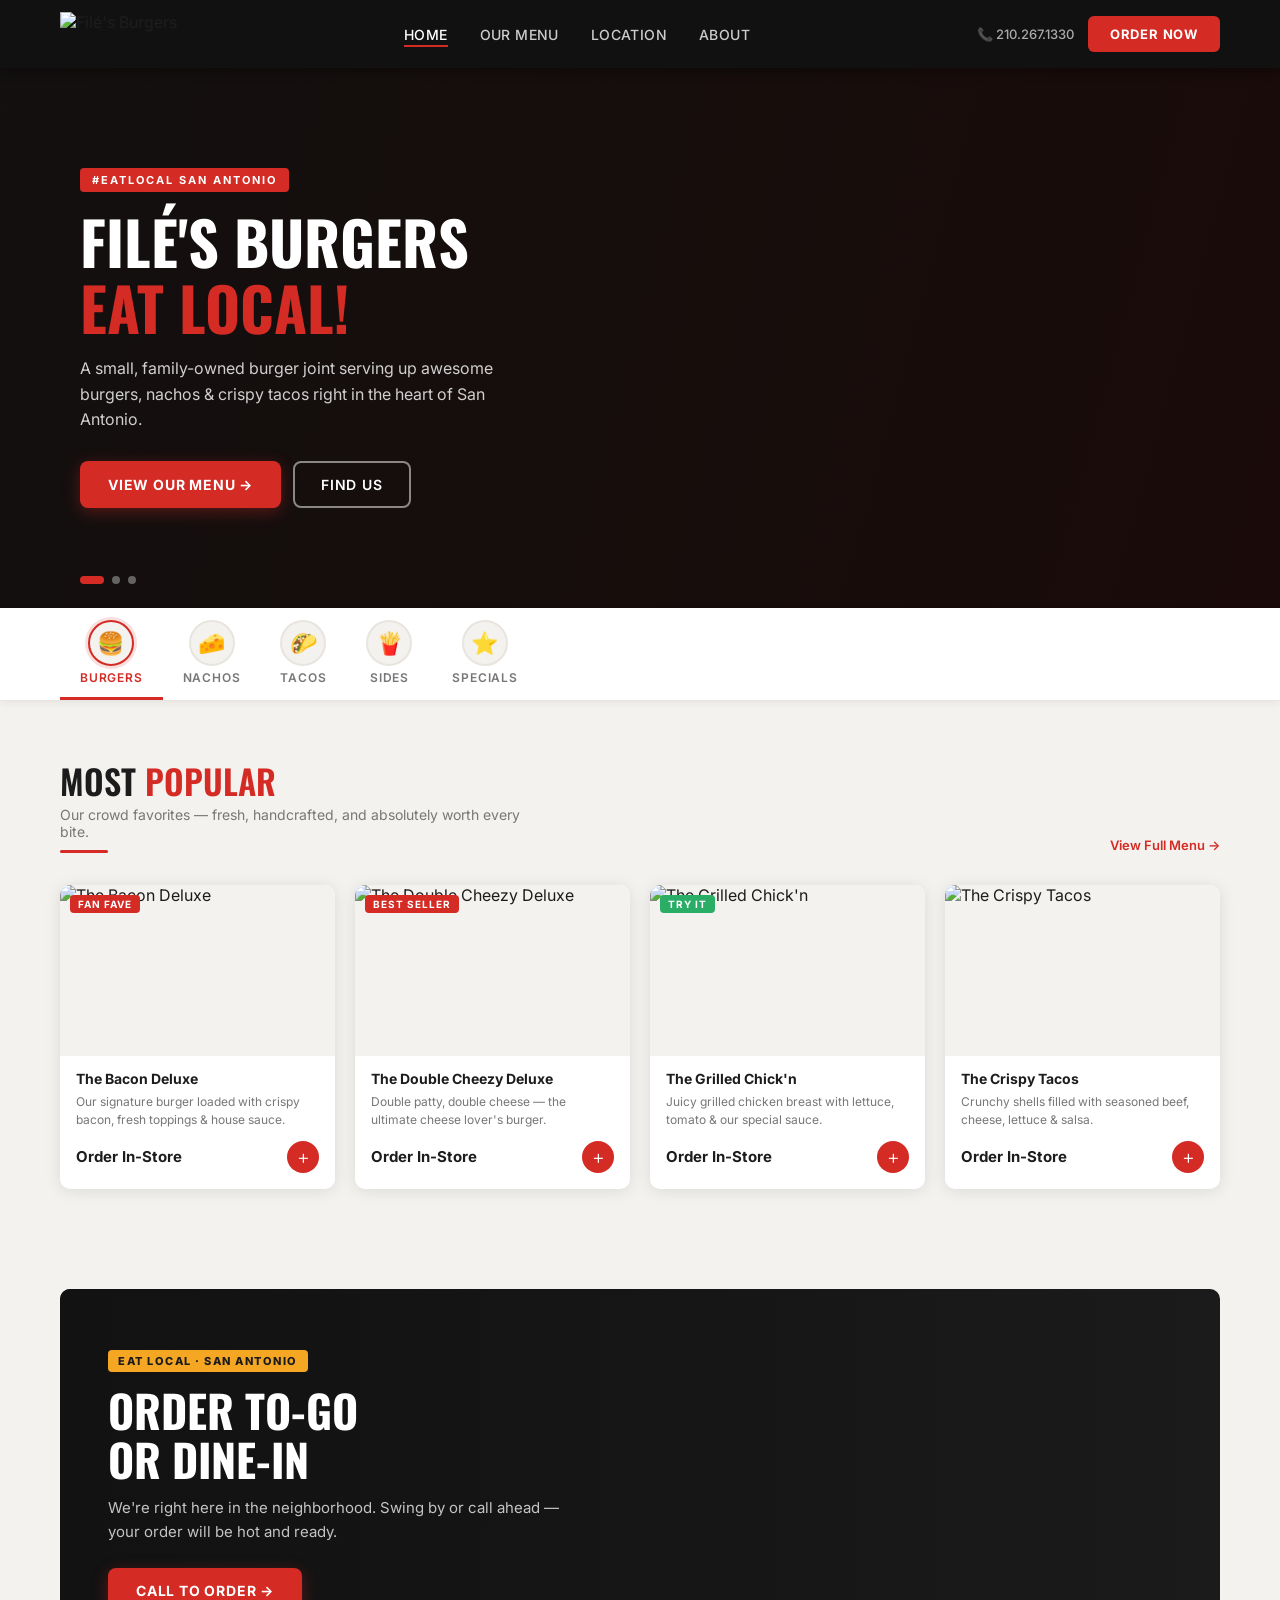
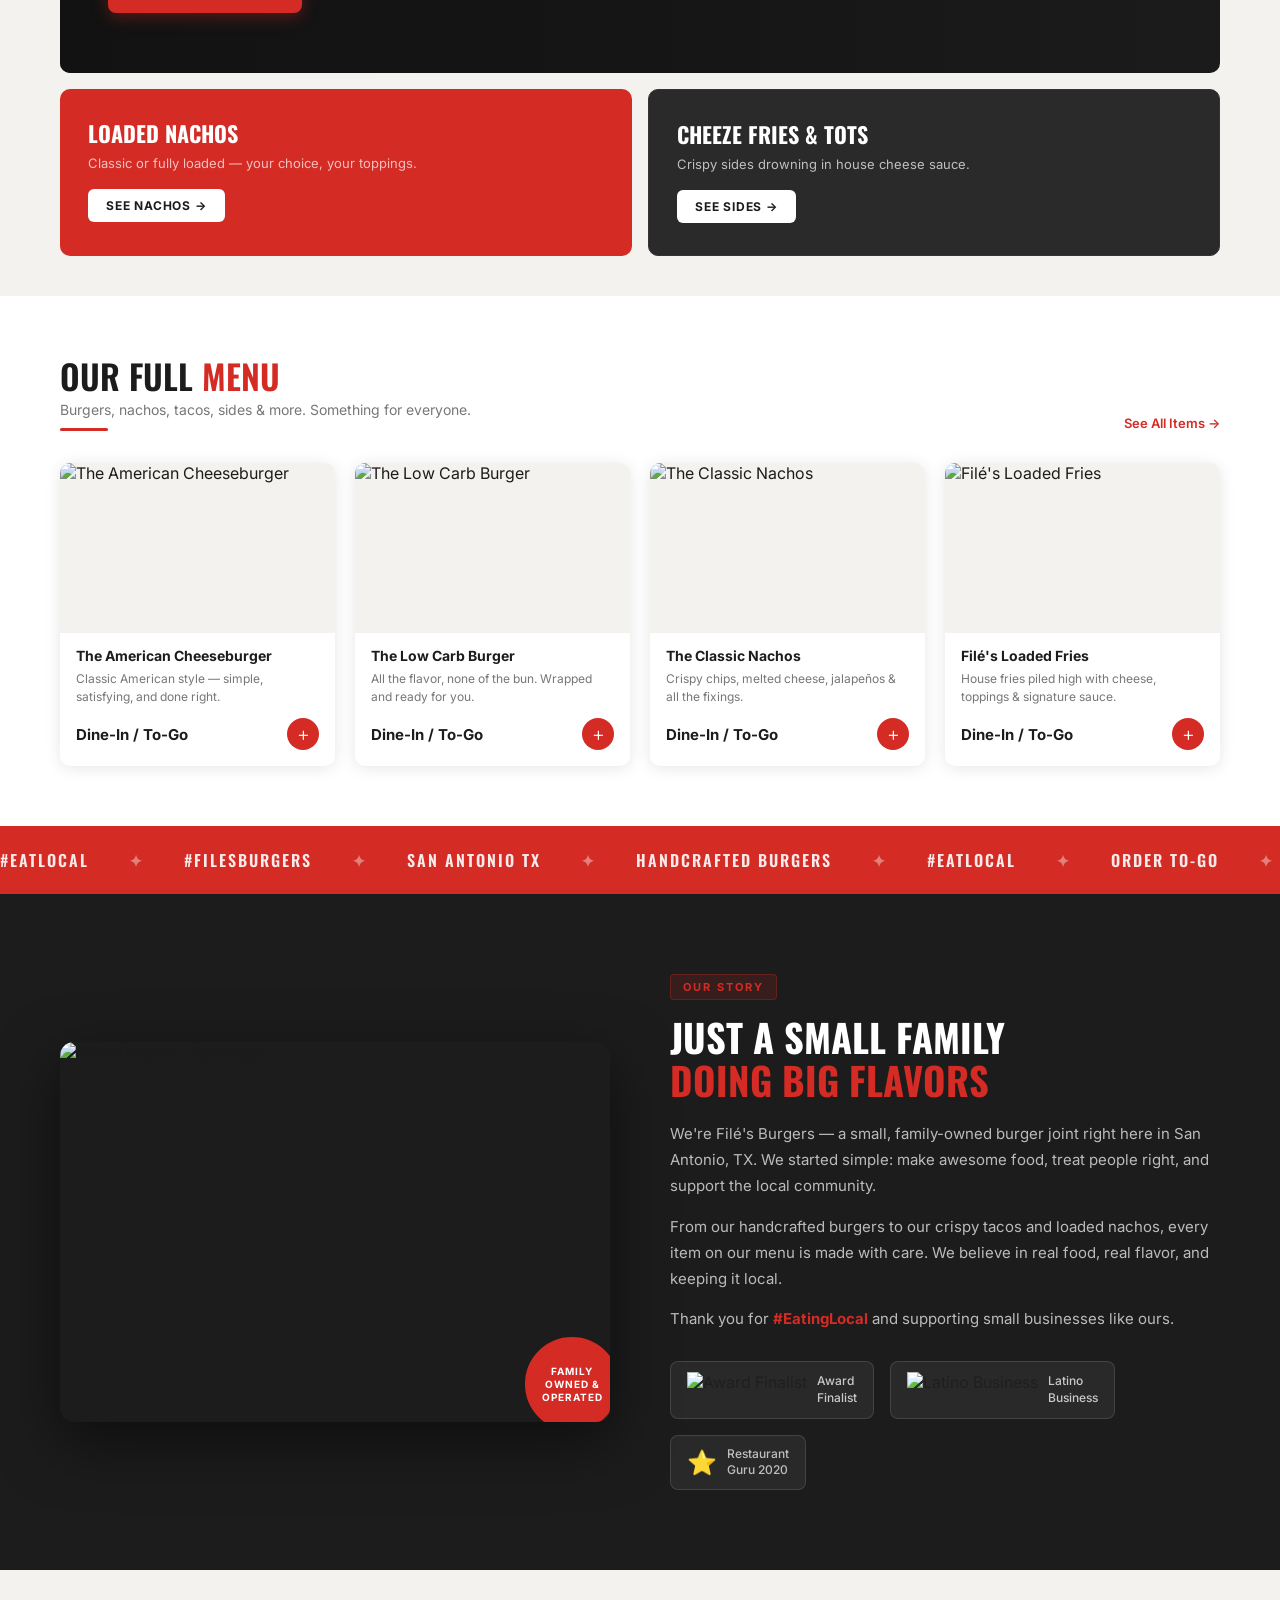
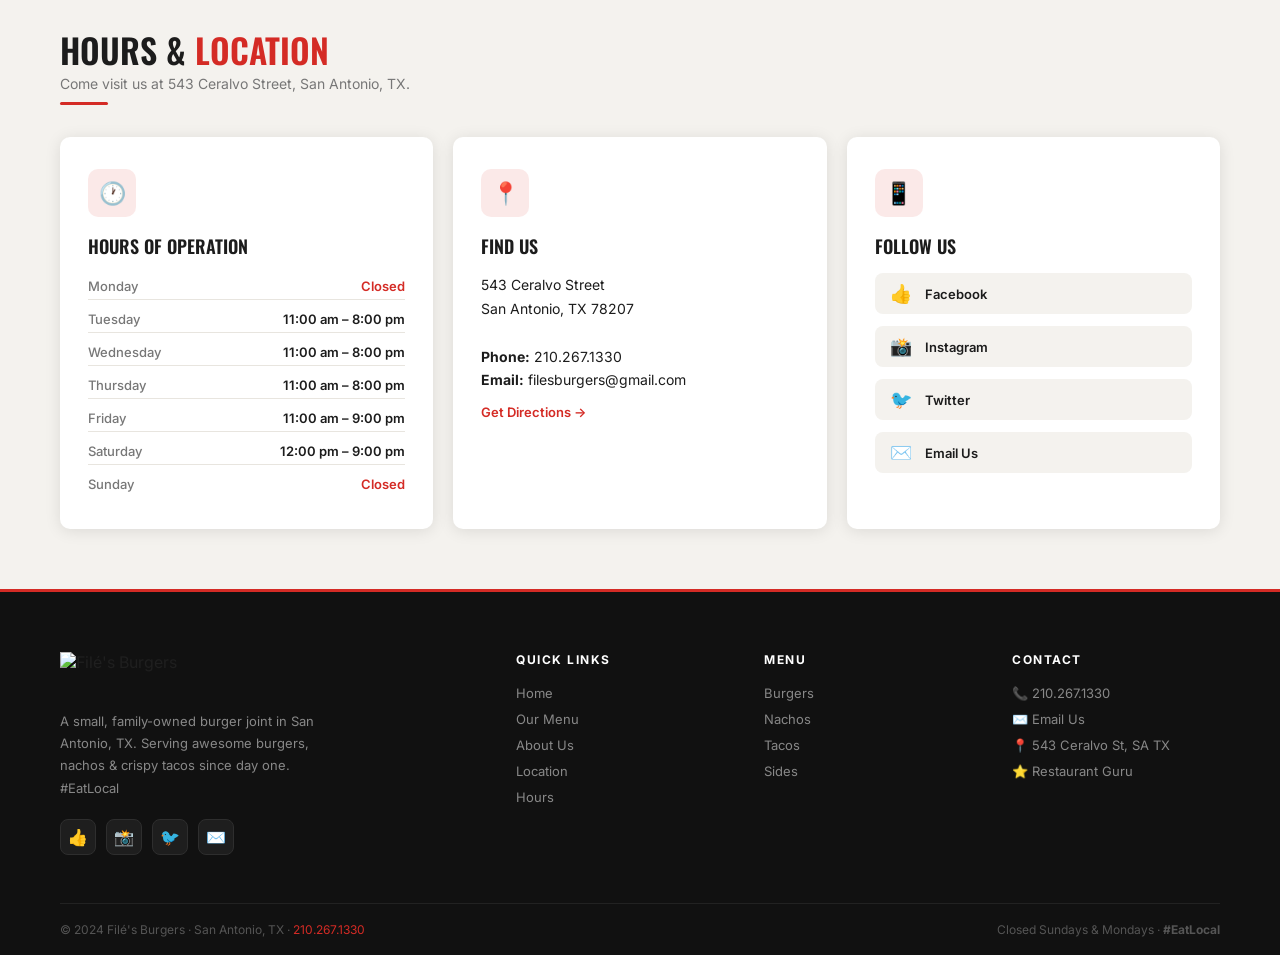
==== commit 20a3224a: "Add real food photos from Unsplash for all menu items Replace emoji placeholders with high-quality U" ====
--- a/index.html
+++ b/index.html
@@ -48,7 +48,7 @@
 
       <!-- Slide 1 -->
       <div class="hero-slide active">
-        <div class="hero-bg" style="background-image: url('https://0201.nccdn.net/4_2/000/000/03f/ac7/logos.png'); background-color: #1a0a08;"></div>
+        <div class="hero-bg" style="background-image: url('https://images.unsplash.com/photo-1568901346375-23c9450c58cd?w=1600&q=85&fit=crop&auto=format'); background-color: #1a0a08;"></div>
         <div class="hero-overlay"></div>
         <div class="hero-content">
           <span class="hero-tag">#EatLocal San Antonio</span>
@@ -63,7 +63,7 @@
 
       <!-- Slide 2 -->
       <div class="hero-slide">
-        <div class="hero-bg" style="background-image: url('https://0201.nccdn.net/4_2/000/000/081/52e/bones-on-skateboard.png'); background-color: #111;"></div>
+        <div class="hero-bg" style="background-image: url('https://images.unsplash.com/photo-1550547660-d9450f859349?w=1600&q=85&fit=crop&auto=format'); background-color: #111;"></div>
         <div class="hero-overlay"></div>
         <div class="hero-content">
           <span class="hero-tag">Order To-Go or Dine-In</span>
@@ -78,7 +78,7 @@
 
       <!-- Slide 3 -->
       <div class="hero-slide">
-        <div class="hero-bg" style="background-image: url('https://0201.nccdn.net/1_2/000/000/093/b62/835628-finalist-c51ce.w1024.jpg'); background-color: #1a1a1a;"></div>
+        <div class="hero-bg" style="background-image: url('https://images.unsplash.com/photo-1504674900247-0877df9cc836?w=1600&q=85&fit=crop&auto=format'); background-color: #1a1a1a;"></div>
         <div class="hero-overlay"></div>
         <div class="hero-content">
           <span class="hero-tag">Award Winning</span>
@@ -140,7 +140,7 @@
       <div class="products-grid">
         <div class="product-card fade-up">
           <div class="product-img-wrap">
-            <div class="product-img-placeholder">🥓</div>
+            <img src="https://images.unsplash.com/photo-1568901346375-23c9450c58cd?w=600&q=80&fit=crop&auto=format" alt="The Bacon Deluxe">
             <span class="product-badge">Fan Fave</span>
           </div>
           <div class="product-body">
@@ -154,7 +154,7 @@
         </div>
         <div class="product-card fade-up">
           <div class="product-img-wrap">
-            <div class="product-img-placeholder">🧀</div>
+            <img src="https://images.unsplash.com/photo-1553979459-d2229ba7433b?w=600&q=80&fit=crop&auto=format" alt="The Double Cheezy Deluxe">
             <span class="product-badge">Best Seller</span>
           </div>
           <div class="product-body">
@@ -168,7 +168,7 @@
         </div>
         <div class="product-card fade-up">
           <div class="product-img-wrap">
-            <div class="product-img-placeholder">🍗</div>
+            <img src="https://images.unsplash.com/photo-1550547660-d9450f859349?w=600&q=80&fit=crop&auto=format" alt="The Grilled Chick'n">
             <span class="product-badge badge-new">Try It</span>
           </div>
           <div class="product-body">
@@ -182,7 +182,7 @@
         </div>
         <div class="product-card fade-up">
           <div class="product-img-wrap">
-            <div class="product-img-placeholder">🌮</div>
+            <img src="https://images.unsplash.com/photo-1551504734-5ee1c4a1479b?w=600&q=80&fit=crop&auto=format" alt="The Crispy Tacos">
           </div>
           <div class="product-body">
             <div class="product-name">The Crispy Tacos</div>
@@ -237,7 +237,7 @@
       <div class="products-grid">
         <div class="product-card fade-up">
           <div class="product-img-wrap">
-            <div class="product-img-placeholder">🍔</div>
+            <img src="https://images.unsplash.com/photo-1571091718767-18b5b1457add?w=600&q=80&fit=crop&auto=format" alt="The American Cheeseburger">
           </div>
           <div class="product-body">
             <div class="product-name">The American Cheeseburger</div>
@@ -250,7 +250,7 @@
         </div>
         <div class="product-card fade-up">
           <div class="product-img-wrap">
-            <div class="product-img-placeholder">🥗</div>
+            <img src="https://images.unsplash.com/photo-1586816001966-79b736744398?w=600&q=80&fit=crop&auto=format" alt="The Low Carb Burger">
           </div>
           <div class="product-body">
             <div class="product-name">The Low Carb Burger</div>
@@ -263,7 +263,7 @@
         </div>
         <div class="product-card fade-up">
           <div class="product-img-wrap">
-            <div class="product-img-placeholder">🧀</div>
+            <img src="https://images.unsplash.com/photo-1565299585323-38d6b0865b47?w=600&q=80&fit=crop&auto=format" alt="The Classic Nachos">
           </div>
           <div class="product-body">
             <div class="product-name">The Classic Nachos</div>
@@ -276,7 +276,7 @@
         </div>
         <div class="product-card fade-up">
           <div class="product-img-wrap">
-            <div class="product-img-placeholder">🍟</div>
+            <img src="https://images.unsplash.com/photo-1585325701956-60dd9c8553bc?w=600&q=80&fit=crop&auto=format" alt="Filé's Loaded Fries">
           </div>
           <div class="product-body">
             <div class="product-name">Filé's Loaded Fries</div>
@@ -318,7 +318,7 @@
     <div class="container">
       <div class="about-grid">
         <div class="about-img-wrap fade-up">
-          <img src="https://0201.nccdn.net/4_2/000/000/03f/ac7/logos.png" alt="Filé's Burgers - Eat Local">
+          <img src="https://images.unsplash.com/photo-1555396273-367ea4eb4db5?w=800&q=85&fit=crop&auto=format" alt="Filé's Burgers - Eat Local">
           <div class="about-img-badge">Family<br>Owned &<br>Operated</div>
         </div>
         <div class="about-content fade-up">
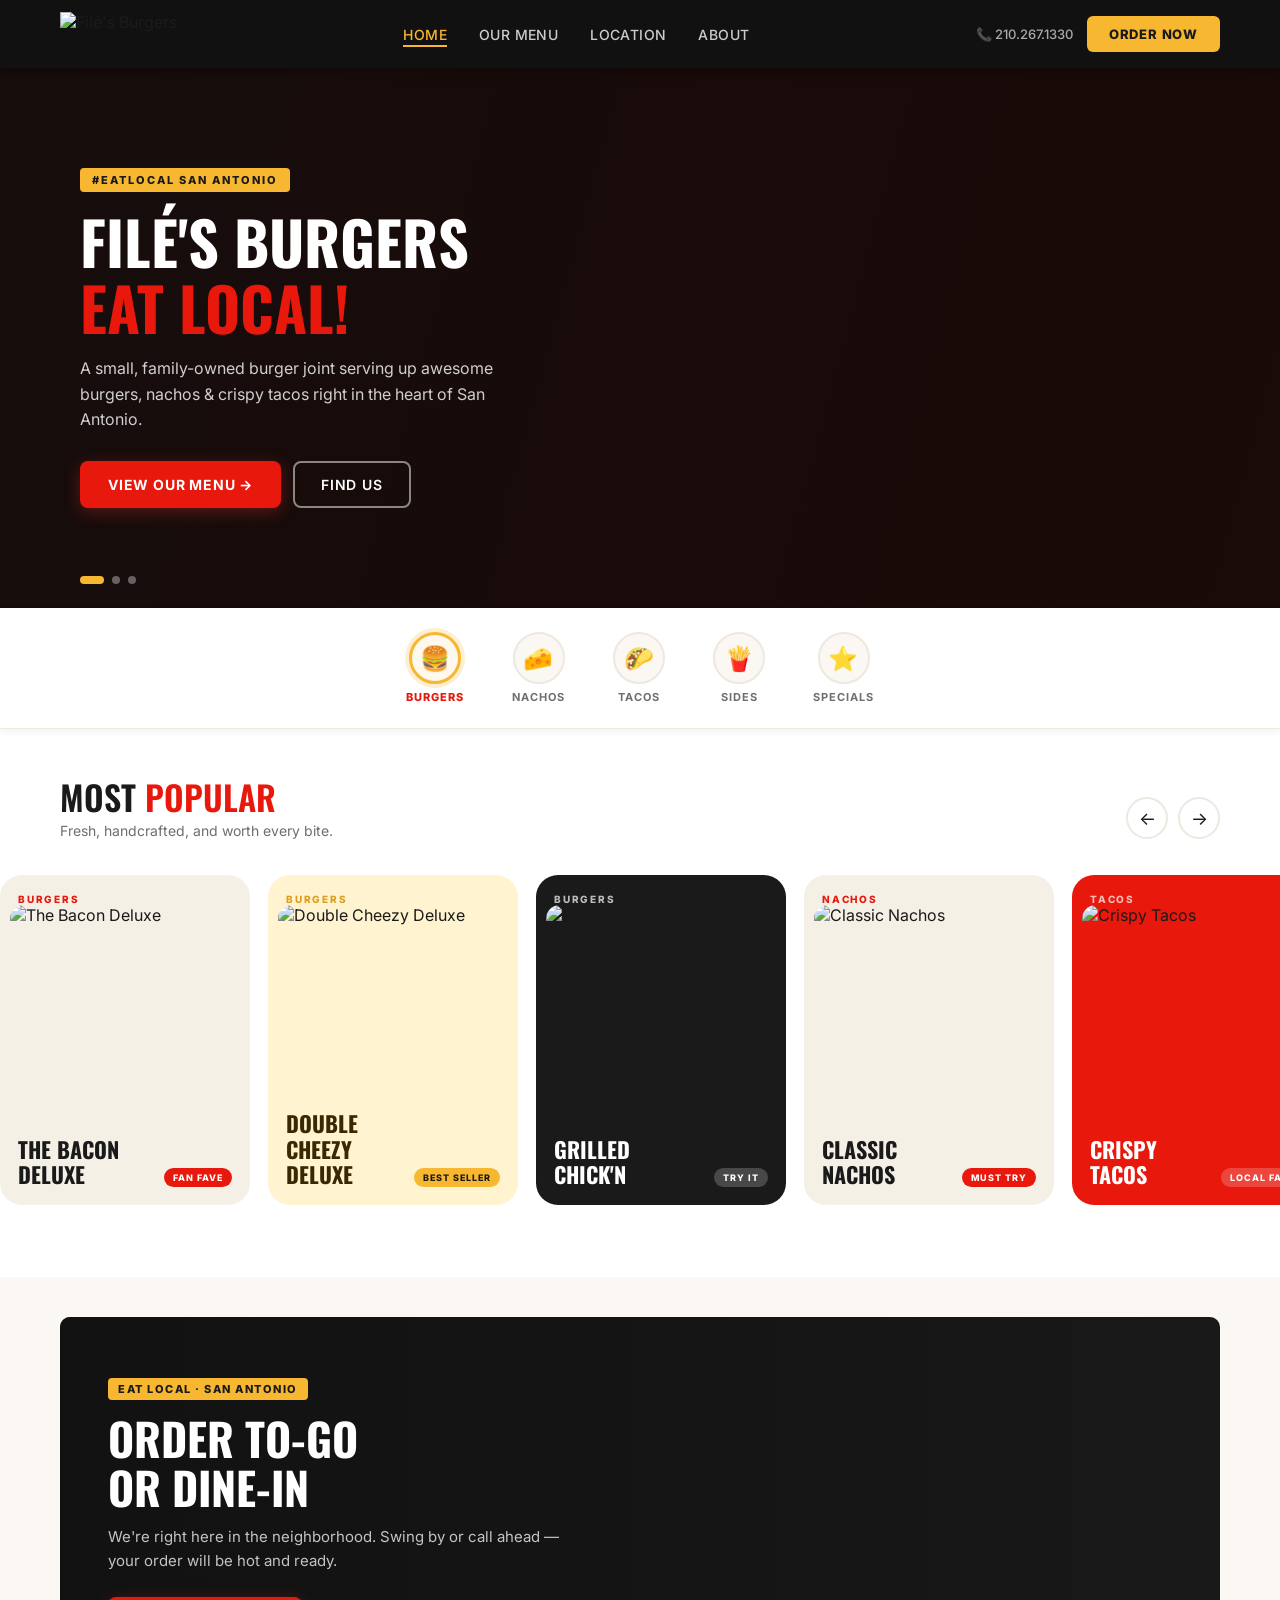
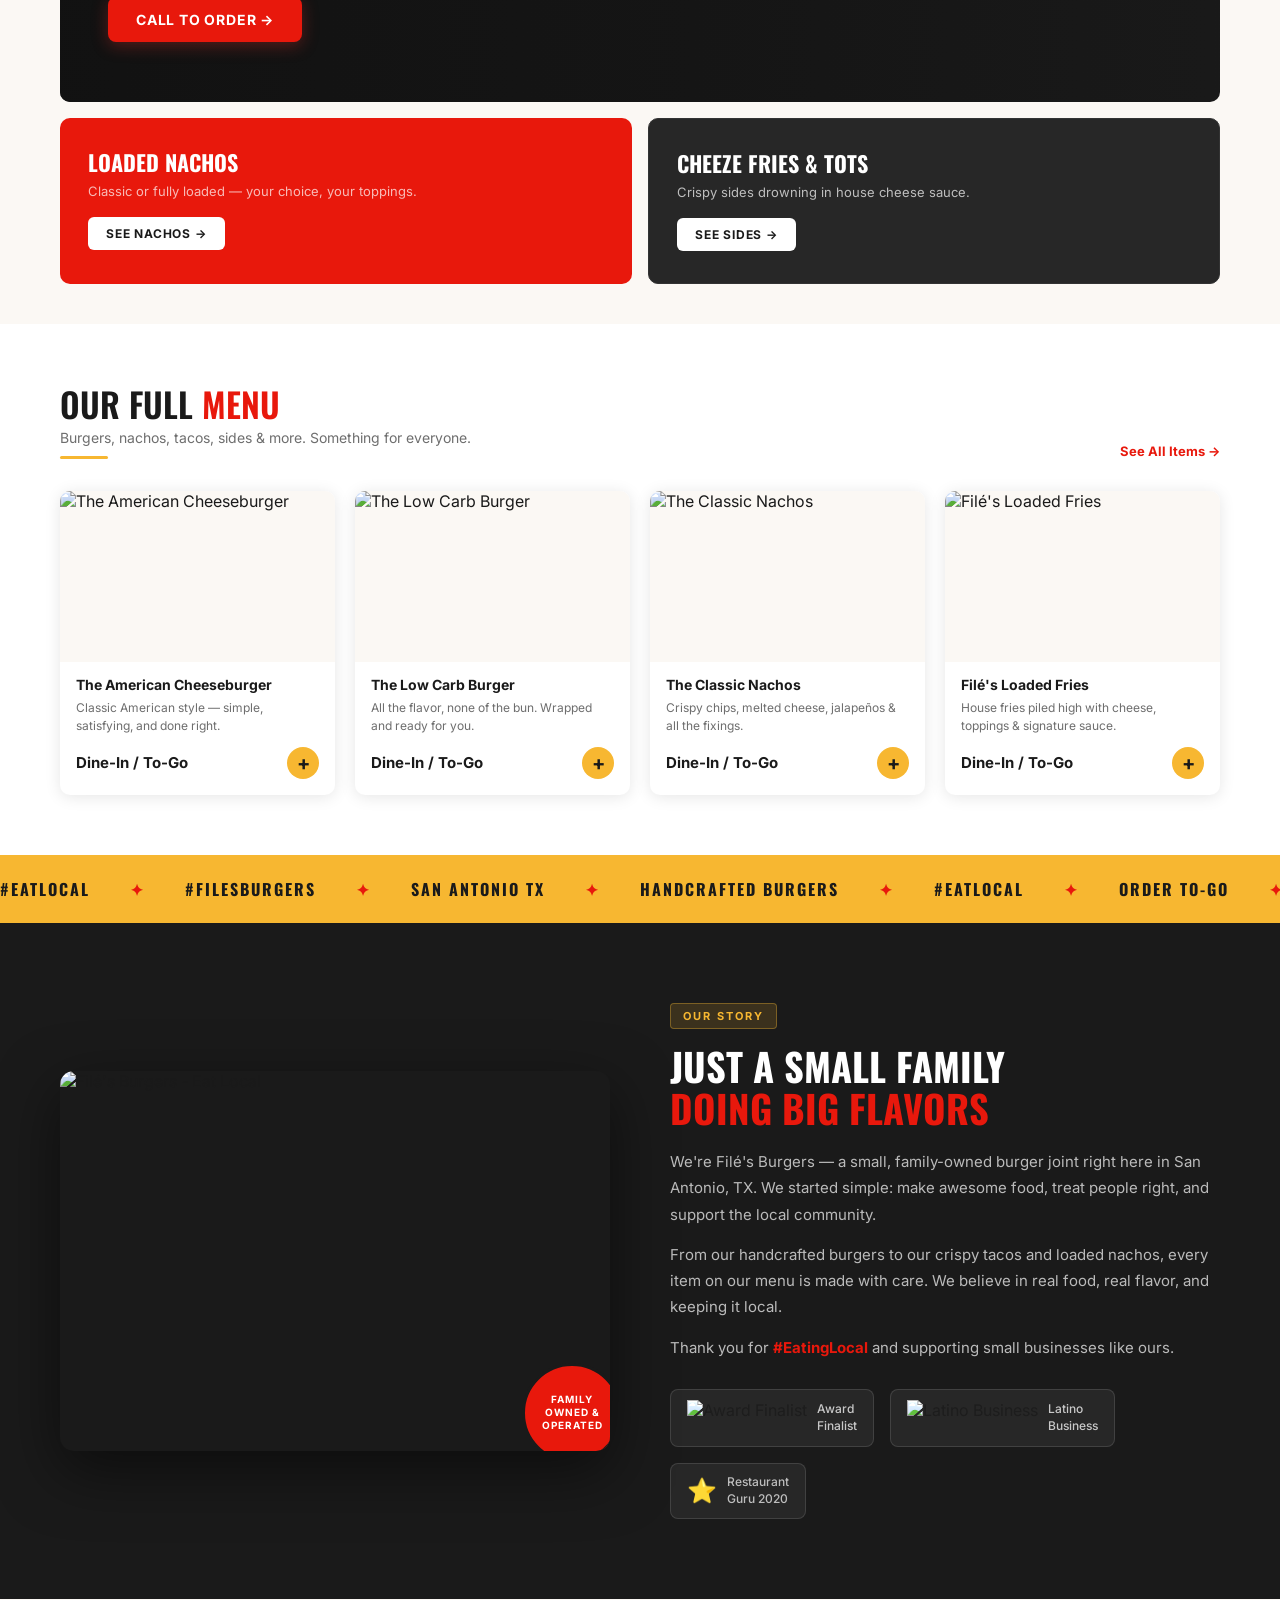
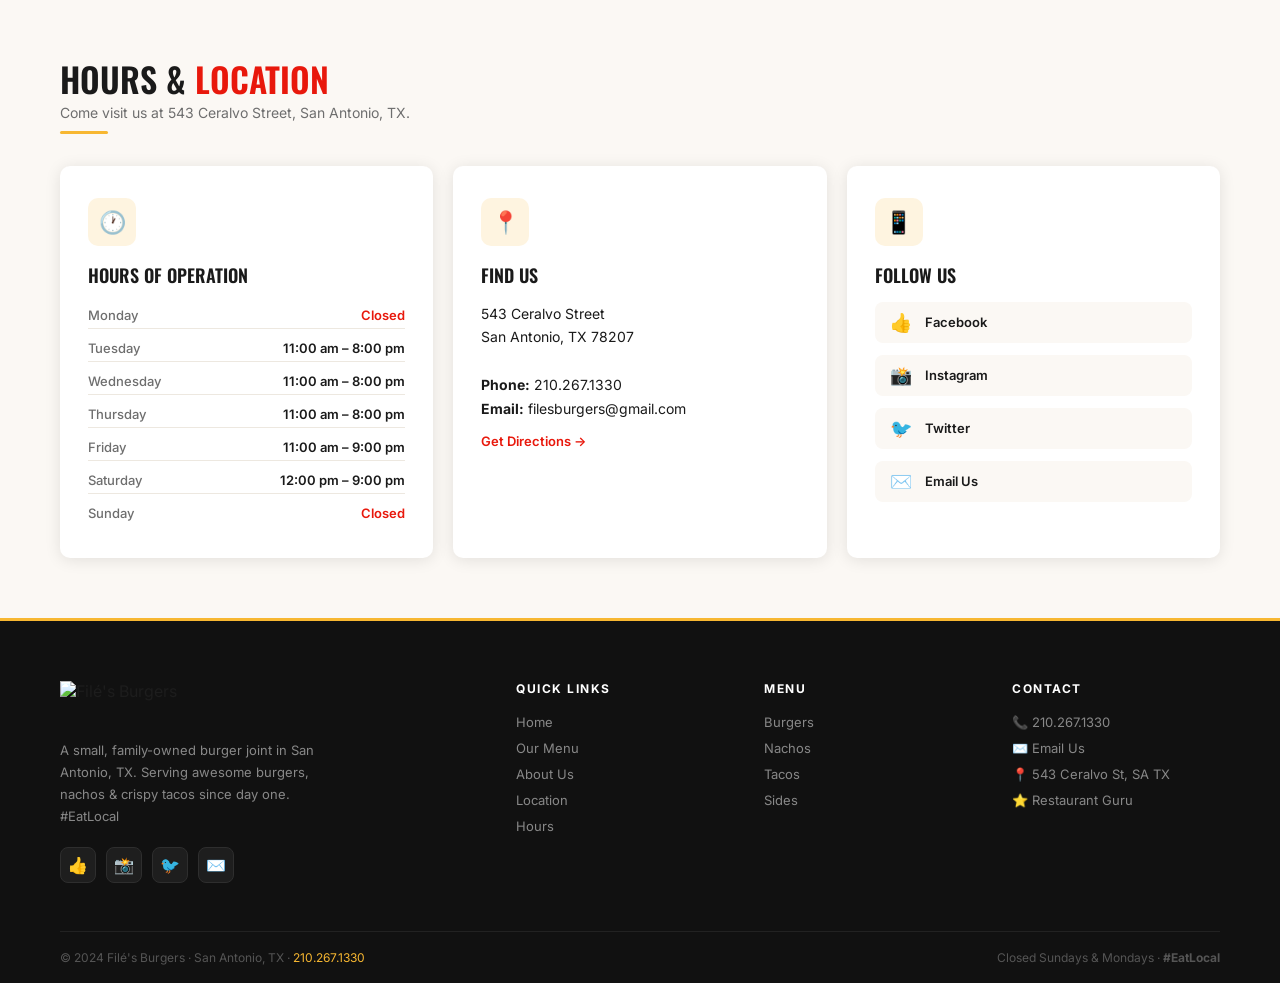
==== commit 17586abc: "Replace popular items with big featured card slider - New horizontal card slider with 8 cards, prev/" ====
--- a/index.html
+++ b/index.html
@@ -126,73 +126,114 @@
     </div>
   </div>
 
-  <!-- ===== POPULAR ITEMS ===== -->
-  <section class="section">
-    <div class="container">
-      <div class="section-header fade-up">
-        <div>
-          <h2 class="section-title">Most <span>Popular</span></h2>
-          <p class="section-subtitle">Our crowd favorites — fresh, handcrafted, and absolutely worth every bite.</p>
-          <div class="divider"></div>
-        </div>
-        <a href="menu.html" class="view-all">View Full Menu →</a>
-      </div>
-      <div class="products-grid">
-        <div class="product-card fade-up">
-          <div class="product-img-wrap">
-            <img src="https://images.unsplash.com/photo-1568901346375-23c9450c58cd?w=600&q=80&fit=crop&auto=format" alt="The Bacon Deluxe">
-            <span class="product-badge">Fan Fave</span>
-          </div>
-          <div class="product-body">
-            <div class="product-name">The Bacon Deluxe</div>
-            <div class="product-desc">Our signature burger loaded with crispy bacon, fresh toppings & house sauce.</div>
-            <div class="product-footer">
-              <span class="product-price">Order In-Store</span>
-              <a href="menu.html" class="btn-add" title="See on menu">+</a>
-            </div>
-          </div>
-        </div>
-        <div class="product-card fade-up">
-          <div class="product-img-wrap">
-            <img src="https://images.unsplash.com/photo-1553979459-d2229ba7433b?w=600&q=80&fit=crop&auto=format" alt="The Double Cheezy Deluxe">
-            <span class="product-badge">Best Seller</span>
-          </div>
-          <div class="product-body">
-            <div class="product-name">The Double Cheezy Deluxe</div>
-            <div class="product-desc">Double patty, double cheese — the ultimate cheese lover's burger.</div>
-            <div class="product-footer">
-              <span class="product-price">Order In-Store</span>
-              <a href="menu.html" class="btn-add" title="See on menu">+</a>
-            </div>
-          </div>
-        </div>
-        <div class="product-card fade-up">
-          <div class="product-img-wrap">
-            <img src="https://images.unsplash.com/photo-1550547660-d9450f859349?w=600&q=80&fit=crop&auto=format" alt="The Grilled Chick'n">
-            <span class="product-badge badge-new">Try It</span>
-          </div>
-          <div class="product-body">
-            <div class="product-name">The Grilled Chick'n</div>
-            <div class="product-desc">Juicy grilled chicken breast with lettuce, tomato & our special sauce.</div>
-            <div class="product-footer">
-              <span class="product-price">Order In-Store</span>
-              <a href="menu.html" class="btn-add" title="See on menu">+</a>
-            </div>
-          </div>
-        </div>
-        <div class="product-card fade-up">
-          <div class="product-img-wrap">
-            <img src="https://images.unsplash.com/photo-1551504734-5ee1c4a1479b?w=600&q=80&fit=crop&auto=format" alt="The Crispy Tacos">
-          </div>
-          <div class="product-body">
-            <div class="product-name">The Crispy Tacos</div>
-            <div class="product-desc">Crunchy shells filled with seasoned beef, cheese, lettuce & salsa.</div>
-            <div class="product-footer">
-              <span class="product-price">Order In-Store</span>
-              <a href="menu.html" class="btn-add" title="See on menu">+</a>
-            </div>
-          </div>
-        </div>
+  <!-- ===== FEATURED CARD SLIDER ===== -->
+  <section class="featured-section">
+    <div class="featured-header">
+      <div class="container">
+        <div class="featured-header-inner">
+          <div>
+            <h2 class="section-title">Most <span>Popular</span></h2>
+            <p class="section-subtitle">Fresh, handcrafted, and worth every bite.</p>
+          </div>
+          <div class="featured-nav">
+            <button class="feat-btn feat-prev" id="featPrev" aria-label="Previous">&#8592;</button>
+            <button class="feat-btn feat-next" id="featNext" aria-label="Next">&#8594;</button>
+          </div>
+        </div>
+      </div>
+    </div>
+
+    <div class="feat-track-wrap">
+      <div class="feat-track" id="featTrack">
+
+        <a href="menu.html#burgers" class="feat-card">
+          <span class="feat-cat">Burgers</span>
+          <div class="feat-img">
+            <img src="https://images.unsplash.com/photo-1568901346375-23c9450c58cd?w=700&q=85&fit=crop&auto=format" alt="The Bacon Deluxe">
+          </div>
+          <div class="feat-info">
+            <div class="feat-name">The Bacon<br>Deluxe</div>
+            <span class="feat-badge">Fan Fave</span>
+          </div>
+        </a>
+
+        <a href="menu.html#burgers" class="feat-card feat-card--gold">
+          <span class="feat-cat">Burgers</span>
+          <div class="feat-img">
+            <img src="https://images.unsplash.com/photo-1553979459-d2229ba7433b?w=700&q=85&fit=crop&auto=format" alt="Double Cheezy Deluxe">
+          </div>
+          <div class="feat-info">
+            <div class="feat-name">Double Cheezy<br>Deluxe</div>
+            <span class="feat-badge feat-badge--gold">Best Seller</span>
+          </div>
+        </a>
+
+        <a href="menu.html#burgers" class="feat-card feat-card--dark">
+          <span class="feat-cat feat-cat--light">Burgers</span>
+          <div class="feat-img">
+            <img src="https://images.unsplash.com/photo-1550547660-d9450f859349?w=700&q=85&fit=crop&auto=format" alt="Grilled Chick'n">
+          </div>
+          <div class="feat-info">
+            <div class="feat-name feat-name--light">Grilled<br>Chick'n</div>
+            <span class="feat-badge feat-badge--light">Try It</span>
+          </div>
+        </a>
+
+        <a href="menu.html#nachos" class="feat-card">
+          <span class="feat-cat">Nachos</span>
+          <div class="feat-img">
+            <img src="https://images.unsplash.com/photo-1565299585323-38d6b0865b47?w=700&q=85&fit=crop&auto=format" alt="Classic Nachos">
+          </div>
+          <div class="feat-info">
+            <div class="feat-name">Classic<br>Nachos</div>
+            <span class="feat-badge">Must Try</span>
+          </div>
+        </a>
+
+        <a href="menu.html#tacos" class="feat-card feat-card--red">
+          <span class="feat-cat feat-cat--light">Tacos</span>
+          <div class="feat-img">
+            <img src="https://images.unsplash.com/photo-1551504734-5ee1c4a1479b?w=700&q=85&fit=crop&auto=format" alt="Crispy Tacos">
+          </div>
+          <div class="feat-info">
+            <div class="feat-name feat-name--light">Crispy<br>Tacos</div>
+            <span class="feat-badge feat-badge--light">Local Fave</span>
+          </div>
+        </a>
+
+        <a href="menu.html#sides" class="feat-card feat-card--gold">
+          <span class="feat-cat">Sides</span>
+          <div class="feat-img">
+            <img src="https://images.unsplash.com/photo-1573080496219-bb964701c394?w=700&q=85&fit=crop&auto=format" alt="Cheeze Fries">
+          </div>
+          <div class="feat-info">
+            <div class="feat-name">Cheeze<br>Fries</div>
+            <span class="feat-badge feat-badge--gold">House Hit</span>
+          </div>
+        </a>
+
+        <a href="menu.html#sides" class="feat-card">
+          <span class="feat-cat">Sides</span>
+          <div class="feat-img">
+            <img src="https://images.unsplash.com/photo-1598679253544-2c97992403cd?w=700&q=85&fit=crop&auto=format" alt="Onion Rings">
+          </div>
+          <div class="feat-info">
+            <div class="feat-name">Onion<br>Rings</div>
+            <span class="feat-badge">Crispy</span>
+          </div>
+        </a>
+
+        <a href="menu.html#nachos" class="feat-card feat-card--dark">
+          <span class="feat-cat feat-cat--light">Nachos</span>
+          <div class="feat-img">
+            <img src="https://images.unsplash.com/photo-1513456852971-30c0b8199d4d?w=700&q=85&fit=crop&auto=format" alt="Loaded Nachos">
+          </div>
+          <div class="feat-info">
+            <div class="feat-name feat-name--light">Loaded<br>Nachos</div>
+            <span class="feat-badge feat-badge--light">Loaded</span>
+          </div>
+        </a>
+
       </div>
     </div>
   </section>
--- a/css/style.css
+++ b/css/style.css
@@ -7,17 +7,18 @@
 
 /* ── Custom Properties ── */
 :root {
-  --red:       #D42B25;
-  --red-dark:  #A81F1A;
-  --red-light: #FF4A44;
+  --red:       #E8180C;   /* logo vivid red   */
+  --red-dark:  #B81208;
+  --red-light: #FF3D30;
+  --gold:      #F7B731;   /* logo golden yellow */
+  --gold-dark: #E09E18;
   --black:     #111111;
-  --dark:      #1C1C1C;
-  --dark-2:    #2A2A2A;
-  --grey:      #F4F2EE;
-  --grey-2:    #E8E5DF;
-  --muted:     #777777;
+  --dark:      #1A1A1A;
+  --dark-2:    #272727;
+  --grey:      #FBF8F4;
+  --grey-2:    #EDE8E0;
+  --muted:     #6E6E6E;
   --white:     #FFFFFF;
-  --gold:      #F5A623;
   --nav-h:     68px;
   --radius:    10px;
   --shadow:    0 2px 16px rgba(0,0,0,.10);
@@ -82,12 +83,12 @@
   position: absolute;
   bottom: -4px; left: 0;
   width: 0; height: 2px;
-  background: var(--red);
+  background: var(--gold);
   transition: width var(--transition);
 }
-.nav-links a:hover { color: var(--white); }
+.nav-links a:hover { color: var(--gold); }
 .nav-links a:hover::after { width: 100%; }
-.nav-links a.active { color: var(--white); }
+.nav-links a.active { color: var(--gold); }
 .nav-links a.active::after { width: 100%; }
 
 .nav-actions {
@@ -96,17 +97,17 @@
   gap: 14px;
 }
 .btn-order {
-  background: var(--red);
-  color: var(--white);
+  background: var(--gold);
+  color: var(--dark);
   font-size: 13px;
-  font-weight: 700;
+  font-weight: 800;
   text-transform: uppercase;
   letter-spacing: .8px;
   padding: 10px 22px;
   border-radius: 6px;
   transition: background var(--transition), transform var(--transition);
 }
-.btn-order:hover { background: var(--red-dark); transform: translateY(-1px); }
+.btn-order:hover { background: var(--gold-dark); transform: translateY(-1px); }
 
 .nav-phone {
   color: #AAA;
@@ -166,8 +167,8 @@
 .mobile-menu .btn-order-mob {
   display: block;
   margin-top: 20px;
-  background: var(--red);
-  color: var(--white);
+  background: var(--gold);
+  color: var(--dark);
   text-align: center;
   padding: 14px;
   border-radius: 8px;
@@ -207,7 +208,7 @@
 .hero-overlay {
   position: absolute;
   inset: 0;
-  background: linear-gradient(105deg, rgba(17,17,17,.82) 0%, rgba(17,17,17,.38) 60%, rgba(17,17,17,.08) 100%);
+  background: linear-gradient(105deg, rgba(17,17,17,.45) 0%, rgba(17,17,17,.15) 60%, rgba(17,17,17,.0) 100%);
 }
 .hero-content {
   position: absolute;
@@ -220,10 +221,10 @@
 }
 .hero-tag {
   display: inline-block;
-  background: var(--red);
-  color: var(--white);
+  background: var(--gold);
+  color: var(--dark);
   font-size: 11px;
-  font-weight: 700;
+  font-weight: 800;
   letter-spacing: 2px;
   text-transform: uppercase;
   padding: 5px 12px;
@@ -294,7 +295,7 @@
   transition: background var(--transition), width var(--transition);
   cursor: pointer;
 }
-.hero-dot.active { background: var(--red); width: 24px; border-radius: 4px; }
+.hero-dot.active { background: var(--gold); width: 24px; border-radius: 4px; }
 
 /* =========================================================
    CATEGORY STRIP
@@ -311,49 +312,179 @@
   display: flex;
   overflow-x: auto;
   scrollbar-width: none;
-  gap: 0;
-  padding: 0 20px;
+  gap: 8px;
+  padding: 16px 24px;
   max-width: 1200px;
   margin: 0 auto;
+  justify-content: center;
 }
 .category-strip-inner::-webkit-scrollbar { display: none; }
 .cat-item {
   display: flex;
   flex-direction: column;
   align-items: center;
-  gap: 4px;
-  padding: 12px 20px;
+  gap: 6px;
+  padding: 8px 20px;
   min-width: fit-content;
   cursor: pointer;
-  border-bottom: 3px solid transparent;
-  transition: border-color var(--transition), color var(--transition);
+  border-bottom: none;
+  transition: color var(--transition);
   text-decoration: none;
   color: var(--muted);
-  font-size: 12px;
-  font-weight: 600;
-  text-transform: uppercase;
-  letter-spacing: .8px;
+  font-size: 11px;
+  font-weight: 700;
+  text-transform: uppercase;
+  letter-spacing: 1px;
   white-space: nowrap;
 }
-.cat-item:hover { color: var(--red); border-bottom-color: var(--red); }
-.cat-item.active { color: var(--red); border-bottom-color: var(--red); }
+.cat-item:hover { color: var(--red); }
+.cat-item.active { color: var(--red); font-weight: 800; }
 .cat-icon {
-  width: 46px; height: 46px;
+  width: 52px; height: 52px;
   border-radius: 50%;
+  background: var(--grey);
+  display: flex;
+  align-items: center;
+  justify-content: center;
+  font-size: 24px;
+  border: 2.5px solid var(--grey-2);
+  transition: border-color var(--transition), box-shadow var(--transition), background var(--transition);
+}
+.cat-item:hover .cat-icon {
+  border-color: var(--gold);
+  background: #fff8ec;
+  box-shadow: 0 0 0 3px rgba(247,183,49,.18);
+}
+.cat-item.active .cat-icon {
+  border-color: var(--gold);
+  border-width: 3px;
+  background: #fff8ec;
+  box-shadow: 0 0 0 4px rgba(247,183,49,.22);
+}
+
+/* =========================================================
+   FEATURED CARD SLIDER
+   ========================================================= */
+.featured-section {
+  background: var(--white);
+  padding: 48px 0 56px;
+}
+.featured-header { margin-bottom: 28px; }
+.featured-header-inner {
+  display: flex;
+  align-items: flex-end;
+  justify-content: space-between;
+  flex-wrap: wrap;
+  gap: 12px;
+}
+.featured-nav { display: flex; gap: 10px; }
+.feat-btn {
+  width: 42px; height: 42px;
+  border-radius: 50%;
+  border: 2px solid var(--grey-2);
+  background: var(--white);
+  font-size: 18px;
+  display: flex;
+  align-items: center;
+  justify-content: center;
+  cursor: pointer;
+  color: var(--dark);
+  transition: background var(--transition), border-color var(--transition), color var(--transition);
+}
+.feat-btn:hover { background: var(--red); border-color: var(--red); color: var(--white); }
+
+.feat-track-wrap { overflow: hidden; }
+.feat-track {
+  display: flex;
+  gap: 18px;
+  overflow-x: auto;
+  scroll-snap-type: x mandatory;
+  scrollbar-width: none;
+  padding: 8px 40px 16px;
+  scroll-behavior: smooth;
+  -webkit-overflow-scrolling: touch;
+}
+.feat-track::-webkit-scrollbar { display: none; }
+
+.feat-card {
+  flex-shrink: 0;
+  width: 250px;
+  height: 330px;
+  border-radius: 22px;
+  scroll-snap-align: start;
+  background: #F5F0E6;
+  display: flex;
+  flex-direction: column;
   overflow: hidden;
-  background: var(--grey);
-  display: flex;
-  align-items: center;
-  justify-content: center;
+  text-decoration: none;
+  color: inherit;
+  cursor: pointer;
+  transition: transform .28s ease, box-shadow .28s ease;
+  position: relative;
+}
+.feat-card:hover { transform: translateY(-8px); box-shadow: 0 16px 40px rgba(0,0,0,.13); }
+.feat-card--gold { background: #FFF3D0; }
+.feat-card--red  { background: var(--red); }
+.feat-card--dark { background: var(--dark); }
+
+.feat-cat {
+  padding: 18px 18px 0;
+  font-size: 10px;
+  font-weight: 800;
+  letter-spacing: 1.8px;
+  text-transform: uppercase;
+  color: var(--red);
+}
+.feat-cat--light { color: rgba(255,255,255,.7); }
+.feat-card--gold .feat-cat { color: var(--gold-dark); }
+
+.feat-img {
+  flex: 1;
+  position: relative;
+  overflow: hidden;
+  margin: 0 10px;
+}
+.feat-img img {
+  width: 100%;
+  height: 100%;
+  object-fit: cover;
+  border-radius: 14px;
+  transition: transform .4s ease;
+}
+.feat-card:hover .feat-img img { transform: scale(1.07); }
+
+.feat-info {
+  padding: 14px 18px 18px;
+  display: flex;
+  align-items: flex-end;
+  justify-content: space-between;
+  gap: 8px;
+}
+.feat-name {
+  font-family: 'Oswald', sans-serif;
   font-size: 22px;
-  border: 2px solid var(--grey-2);
-  transition: border-color var(--transition), box-shadow var(--transition);
-}
-.cat-item:hover .cat-icon,
-.cat-item.active .cat-icon {
-  border-color: var(--red);
-  box-shadow: 0 0 0 3px rgba(212,43,37,.15);
-}
+  font-weight: 700;
+  color: var(--dark);
+  text-transform: uppercase;
+  line-height: 1.15;
+}
+.feat-name--light { color: var(--white); }
+.feat-card--gold .feat-name { color: #3A2800; }
+
+.feat-badge {
+  background: var(--red);
+  color: var(--white);
+  font-size: 9px;
+  font-weight: 800;
+  letter-spacing: 1px;
+  text-transform: uppercase;
+  padding: 4px 9px;
+  border-radius: 20px;
+  white-space: nowrap;
+  flex-shrink: 0;
+}
+.feat-badge--gold  { background: var(--gold); color: var(--dark); }
+.feat-badge--light { background: rgba(255,255,255,.2); color: var(--white); }
 
 /* =========================================================
    SECTIONS COMMON
@@ -386,17 +517,17 @@
 .view-all {
   color: var(--red);
   font-size: 13px;
-  font-weight: 600;
+  font-weight: 700;
   display: flex;
   align-items: center;
   gap: 4px;
   white-space: nowrap;
-  transition: gap var(--transition);
-}
-.view-all:hover { gap: 8px; }
+  transition: gap var(--transition), color var(--transition);
+}
+.view-all:hover { gap: 8px; color: var(--red-dark); }
 .divider {
   width: 48px; height: 3px;
-  background: var(--red);
+  background: var(--gold);
   border-radius: 2px;
   margin-top: 10px;
 }
@@ -478,20 +609,20 @@
   justify-content: space-between;
 }
 .btn-add {
-  background: var(--red);
-  color: var(--white);
+  background: var(--gold);
+  color: var(--dark);
   width: 32px; height: 32px;
   border-radius: 50%;
   display: flex;
   align-items: center;
   justify-content: center;
   font-size: 20px;
-  font-weight: 300;
+  font-weight: 700;
   line-height: 1;
   transition: background var(--transition), transform var(--transition);
   flex-shrink: 0;
 }
-.btn-add:hover { background: var(--red-dark); transform: scale(1.12); }
+.btn-add:hover { background: var(--gold-dark); transform: scale(1.12); }
 .product-price { font-size: 15px; font-weight: 700; color: var(--dark); }
 
 /* =========================================================
@@ -601,7 +732,7 @@
 }
 .info-icon {
   width: 48px; height: 48px;
-  background: rgba(212,43,37,.1);
+  background: rgba(247,183,49,.15);
   border-radius: 10px;
   display: flex;
   align-items: center;
@@ -635,6 +766,7 @@
   align-items: center;
   gap: 6px;
   color: var(--red);
+  font-weight: 600;
   font-size: 13px;
   font-weight: 600;
   margin-top: 12px;
@@ -654,7 +786,7 @@
   color: var(--dark);
   transition: background var(--transition), color var(--transition);
 }
-.social-link:hover { background: var(--red); color: var(--white); }
+.social-link:hover { background: var(--gold); color: var(--dark); }
 .social-icon { font-size: 18px; width: 24px; text-align: center; }
 
 /* =========================================================
@@ -699,8 +831,8 @@
 .about-content {}
 .about-tag {
   display: inline-block;
-  background: rgba(212,43,37,.15);
-  color: var(--red);
+  background: rgba(247,183,49,.15);
+  color: var(--gold);
   font-size: 11px;
   font-weight: 700;
   letter-spacing: 2px;
@@ -708,7 +840,7 @@
   padding: 5px 12px;
   border-radius: 4px;
   margin-bottom: 16px;
-  border: 1px solid rgba(212,43,37,.3);
+  border: 1px solid rgba(247,183,49,.35);
 }
 .about-title {
   font-family: 'Oswald', sans-serif;
@@ -738,7 +870,7 @@
    HASHTAG BANNER
    ========================================================= */
 .hashtag-banner {
-  background: var(--red);
+  background: var(--gold);
   padding: 22px 0;
   overflow: hidden;
 }
@@ -749,15 +881,15 @@
   white-space: nowrap;
 }
 .hashtag-track span {
-  color: rgba(255,255,255,.9);
+  color: var(--dark);
   font-family: 'Oswald', sans-serif;
   font-size: 16px;
-  font-weight: 600;
+  font-weight: 700;
   text-transform: uppercase;
   letter-spacing: 2px;
   flex-shrink: 0;
 }
-.hashtag-track span.sep { color: rgba(255,255,255,.4); }
+.hashtag-track span.sep { color: var(--red); }
 @keyframes scrollLeft {
   from { transform: translateX(0); }
   to   { transform: translateX(-50%); }
@@ -769,7 +901,7 @@
 footer {
   background: var(--black);
   padding: 60px 0 0;
-  border-top: 3px solid var(--red);
+  border-top: 3px solid var(--gold);
 }
 .footer-grid {
   display: grid;
@@ -793,7 +925,7 @@
   color: #888;
   transition: background var(--transition), color var(--transition), border-color var(--transition);
 }
-.footer-social a:hover { background: var(--red); border-color: var(--red); color: var(--white); }
+.footer-social a:hover { background: var(--gold); border-color: var(--gold); color: var(--dark); }
 .footer-col-title {
   color: var(--white);
   font-size: 12px;
@@ -811,7 +943,7 @@
   align-items: center;
   gap: 6px;
 }
-.footer-col ul a:hover { color: var(--red); }
+.footer-col ul a:hover { color: var(--gold); }
 .footer-bottom {
   display: flex;
   align-items: center;
@@ -821,7 +953,7 @@
   gap: 10px;
 }
 .footer-bottom p { color: #555; font-size: 12px; }
-.footer-bottom a { color: var(--red); }
+.footer-bottom a { color: var(--gold); }
 
 /* =========================================================
    MENU PAGE — Sticky Category Nav
@@ -883,7 +1015,7 @@
   cursor: pointer;
 }
 .menu-cat-btn:hover { color: var(--dark); }
-.menu-cat-btn.active { color: var(--red); border-bottom-color: var(--red); }
+.menu-cat-btn.active { color: var(--red); border-bottom-color: var(--gold); }
 
 .menu-section { padding: 56px 0 32px; scroll-margin-top: calc(var(--nav-h) + 56px); }
 .menu-section-title {
@@ -947,6 +1079,11 @@
   .menu-grid { grid-template-columns: repeat(2, 1fr); gap: 12px; }
   .promo-pair { grid-template-columns: 1fr; }
   .info-grid { grid-template-columns: 1fr; }
+  .feat-card { width: 200px; height: 280px; }
+  .feat-track { padding: 8px 20px 16px; gap: 14px; }
+  .feat-name { font-size: 18px; }
+  .featured-header-inner { flex-direction: column; align-items: flex-start; }
+  .category-strip-inner { justify-content: flex-start; padding: 12px 16px; }
   .about-grid { grid-template-columns: 1fr; gap: 32px; }
   .about-img-wrap img { height: 260px; }
   .footer-grid { grid-template-columns: 1fr 1fr; gap: 28px; }
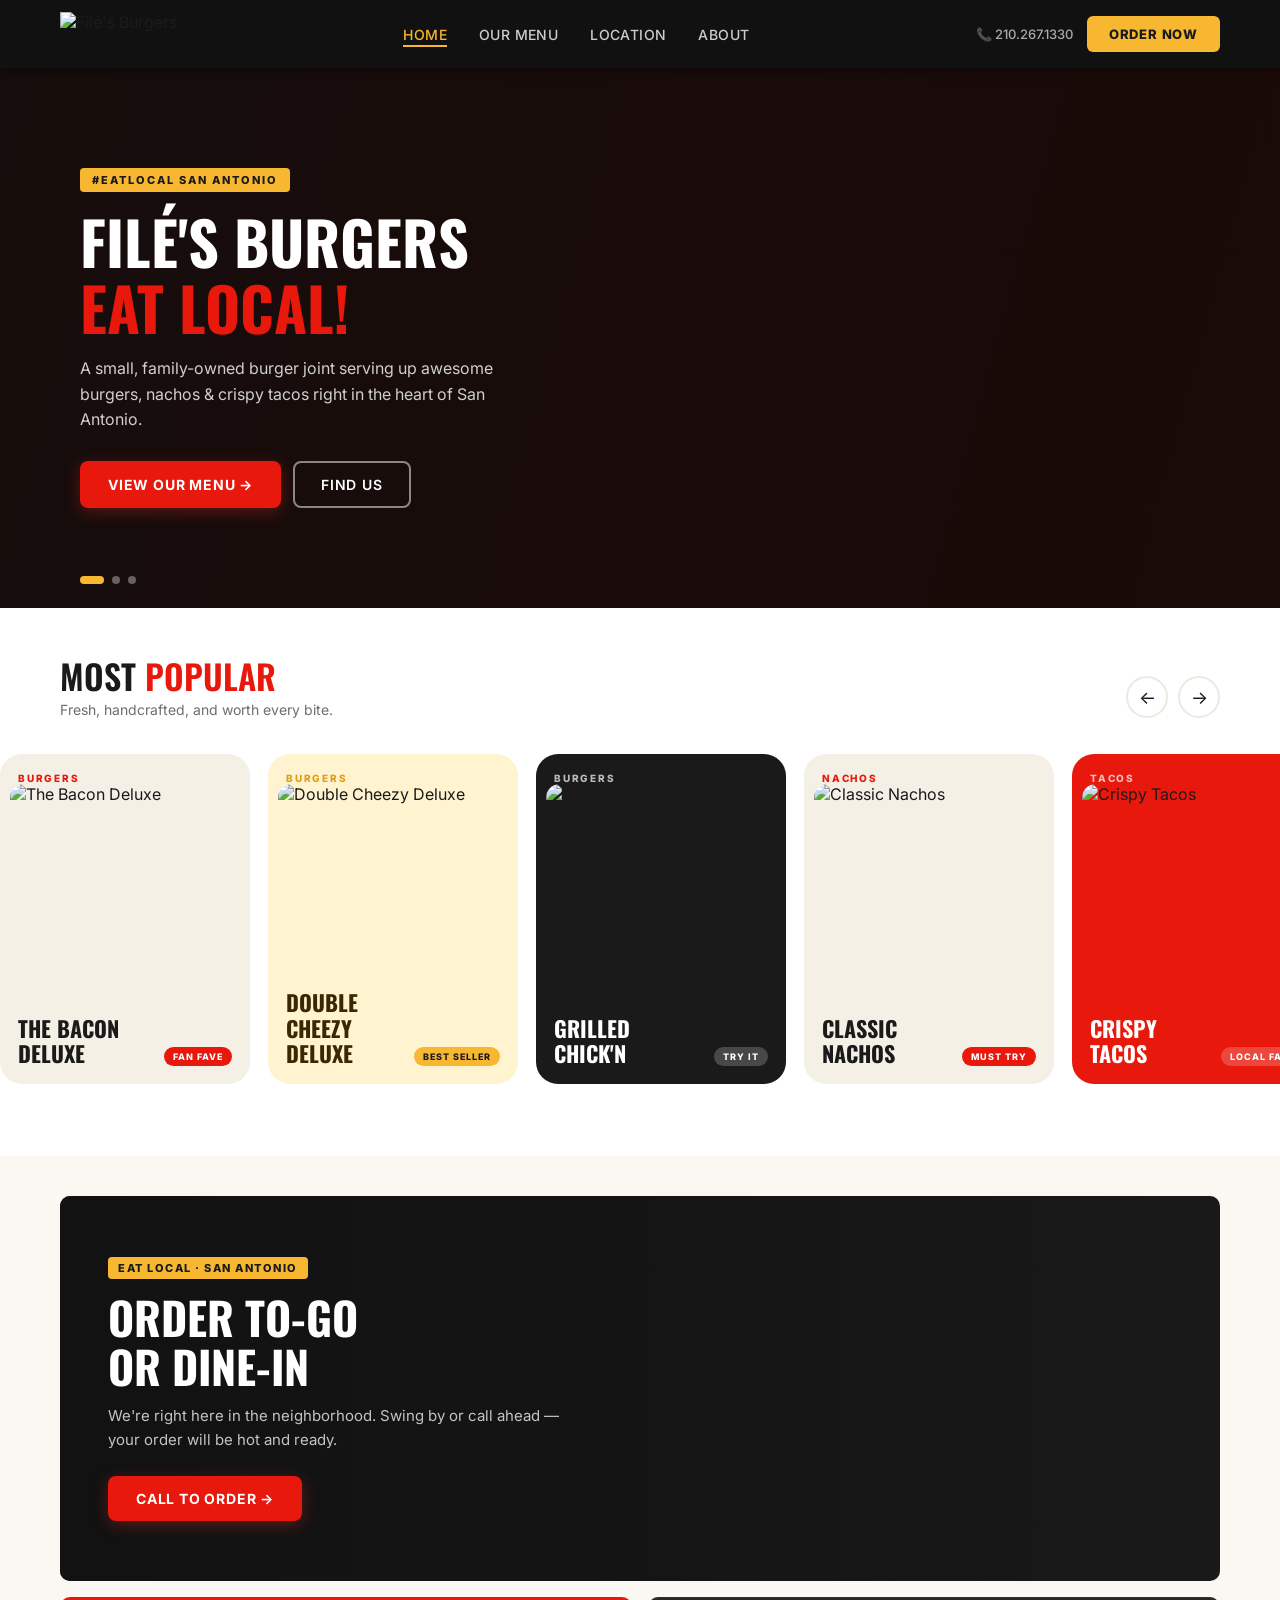
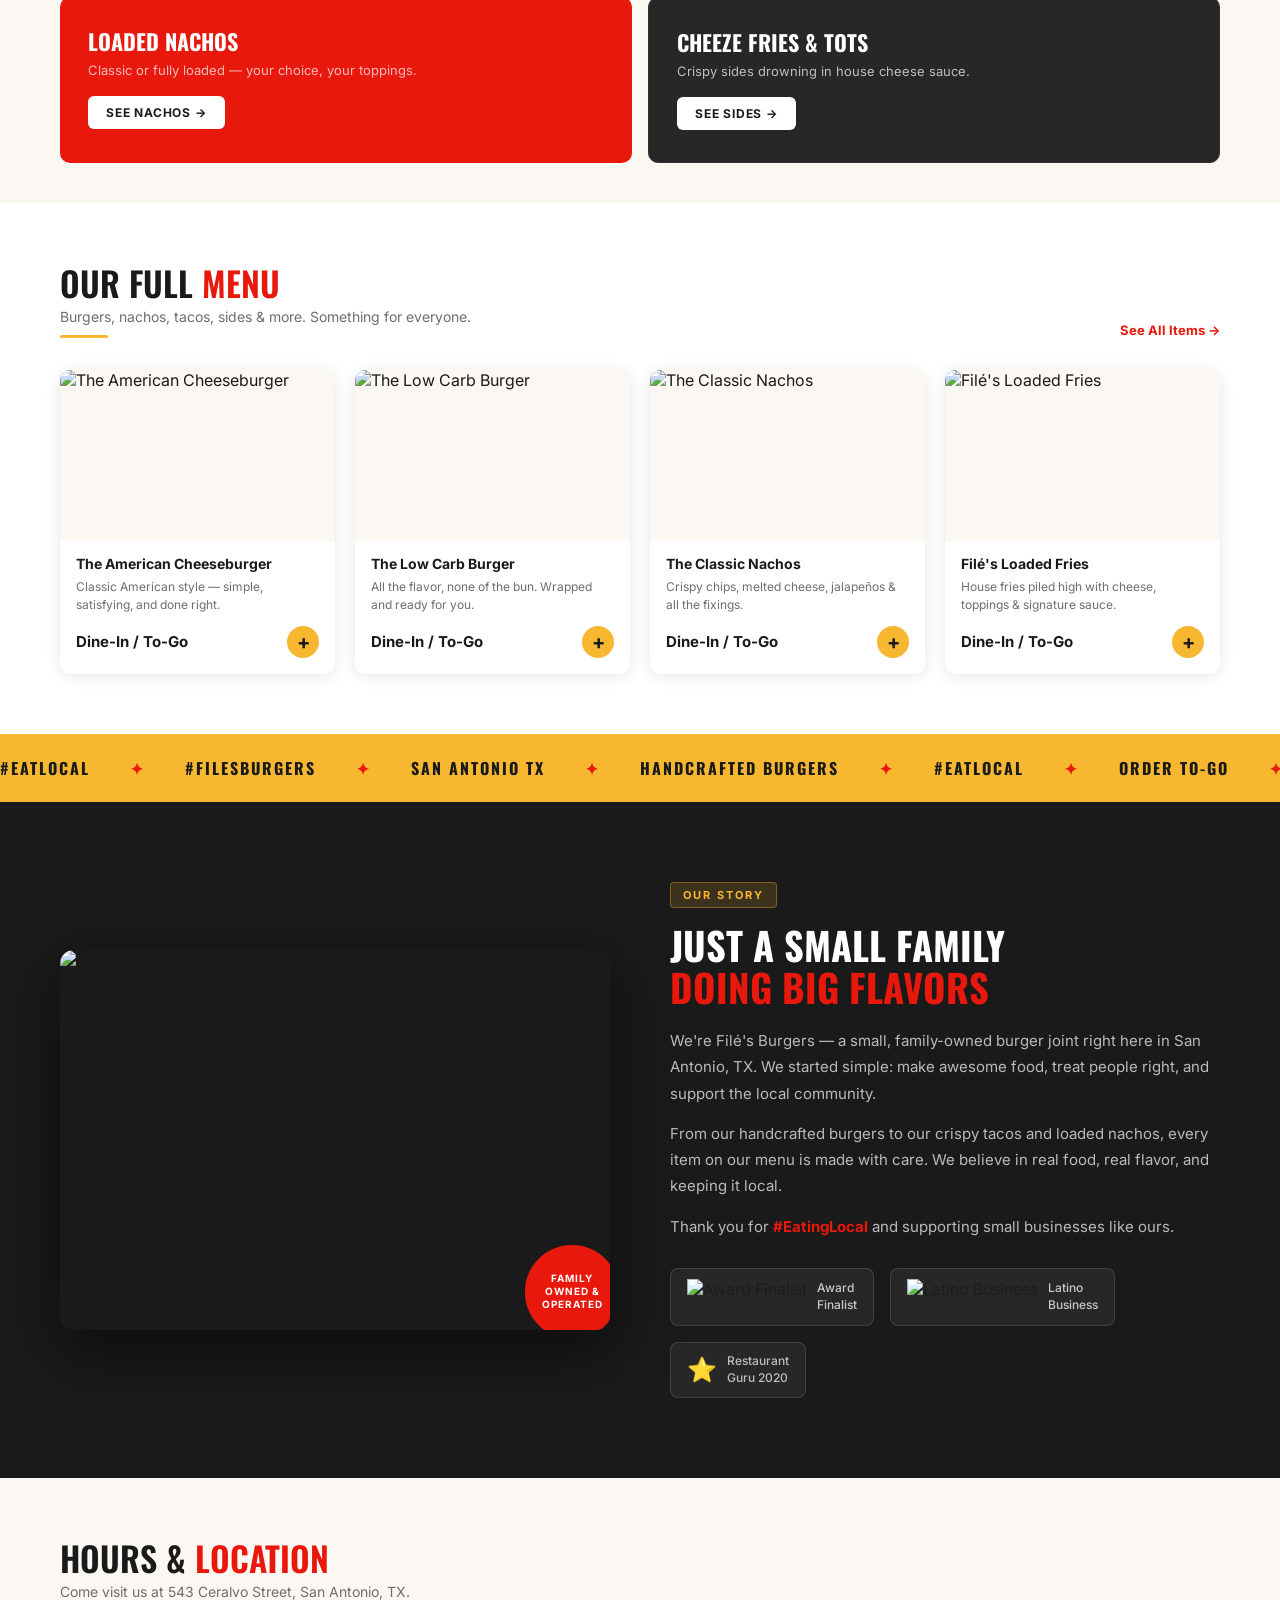
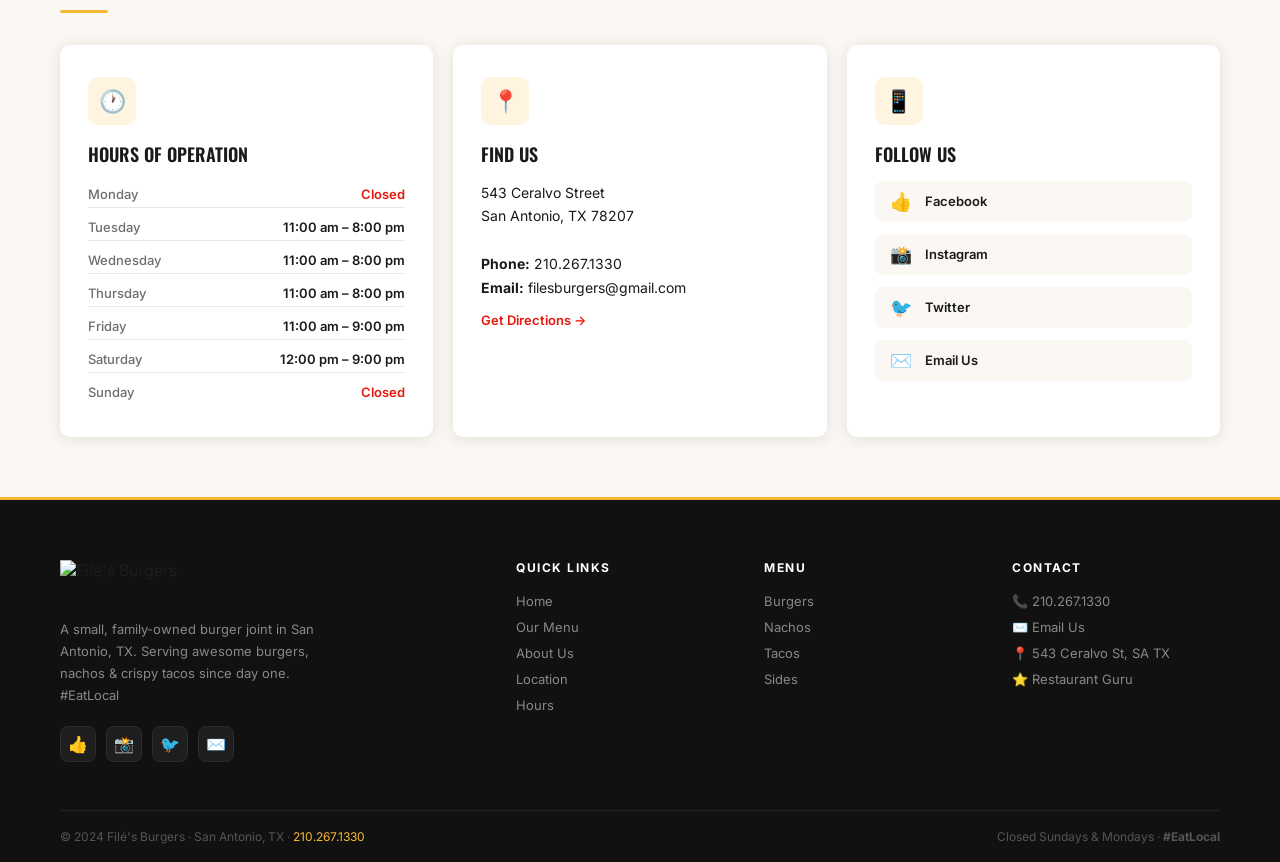
==== commit 17c0ebc8: "Remove category strip from homepage Co-Authored-By: Claude Sonnet 4.6 <noreply@anthropic.com>" ====
--- a/index.html
+++ b/index.html
@@ -99,32 +99,6 @@
       <span class="hero-dot" data-slide="2"></span>
     </div>
   </section>
-
-  <!-- ===== CATEGORY STRIP ===== -->
-  <div class="category-strip">
-    <div class="category-strip-inner">
-      <a href="menu.html#burgers" class="cat-item active">
-        <div class="cat-icon">🍔</div>
-        Burgers
-      </a>
-      <a href="menu.html#nachos" class="cat-item">
-        <div class="cat-icon">🧀</div>
-        Nachos
-      </a>
-      <a href="menu.html#tacos" class="cat-item">
-        <div class="cat-icon">🌮</div>
-        Tacos
-      </a>
-      <a href="menu.html#sides" class="cat-item">
-        <div class="cat-icon">🍟</div>
-        Sides
-      </a>
-      <a href="menu.html#specials" class="cat-item">
-        <div class="cat-icon">⭐</div>
-        Specials
-      </a>
-    </div>
-  </div>
 
   <!-- ===== FEATURED CARD SLIDER ===== -->
   <section class="featured-section">
